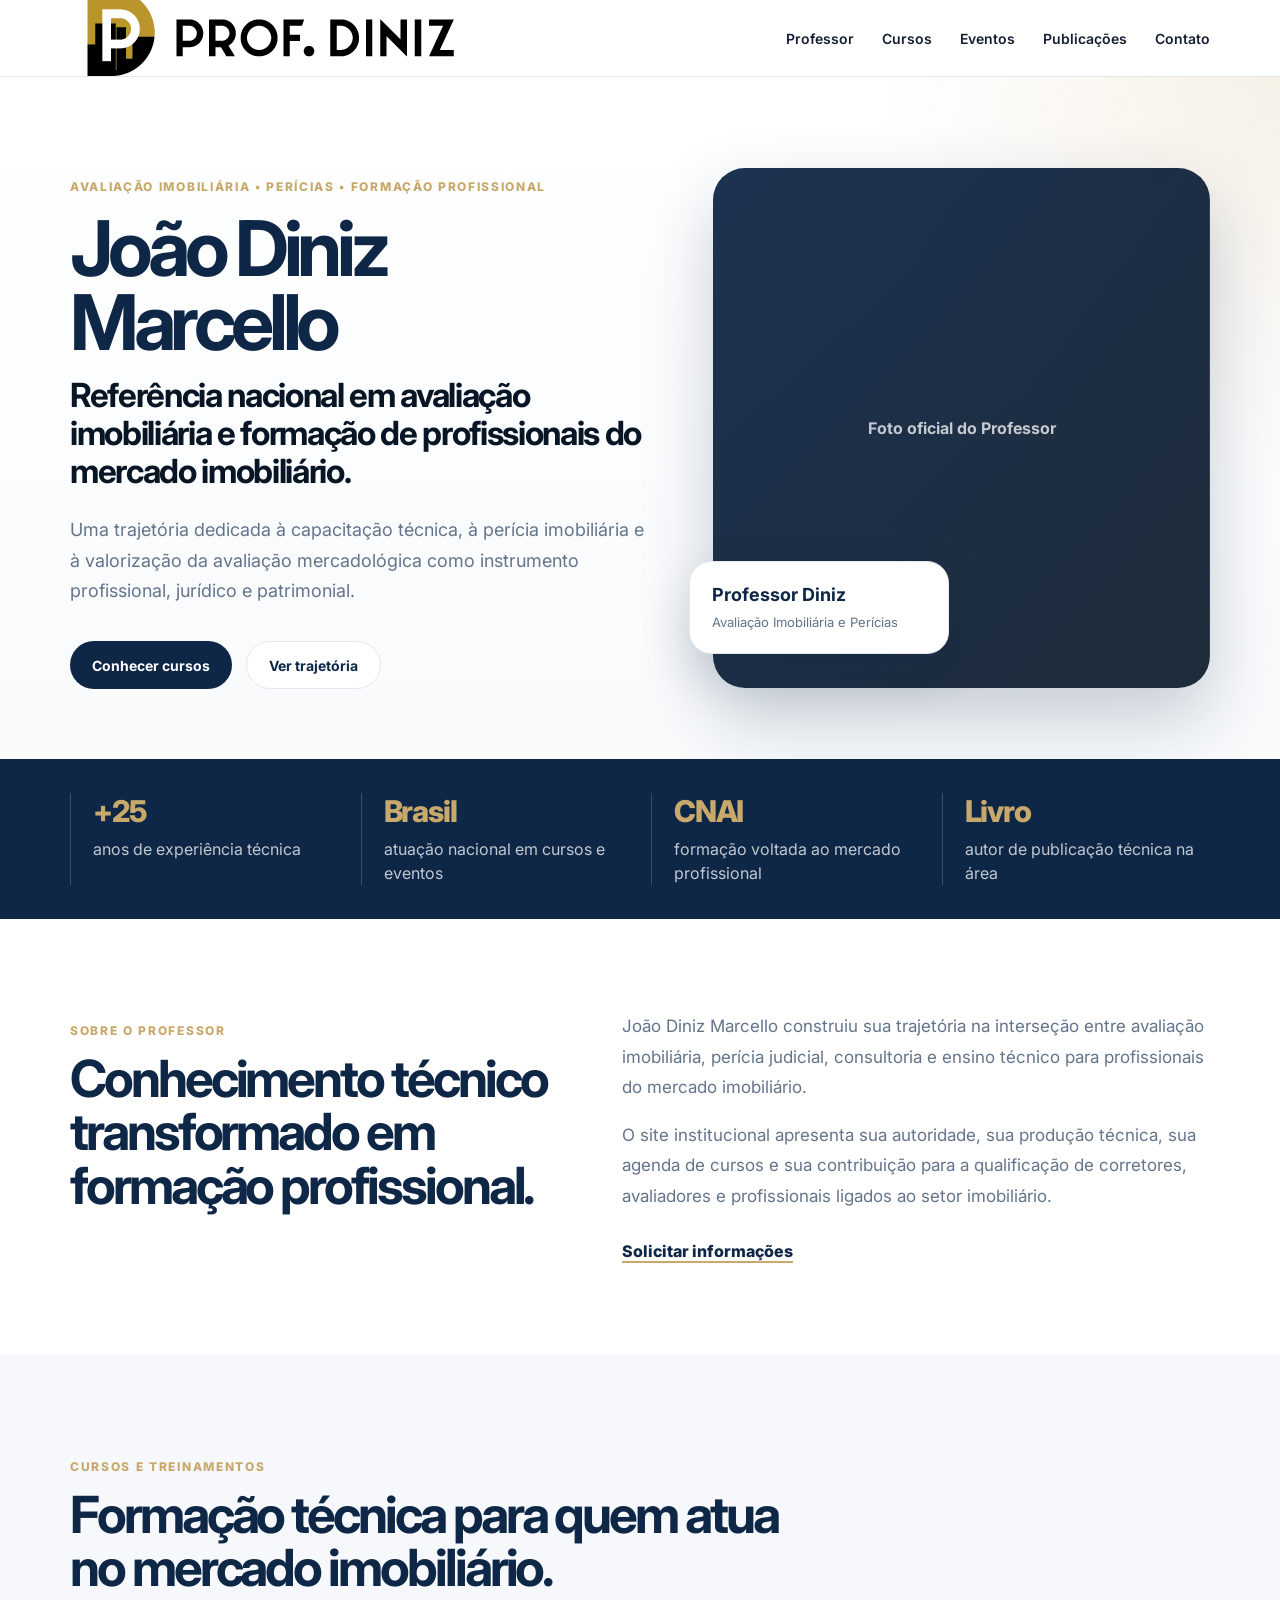
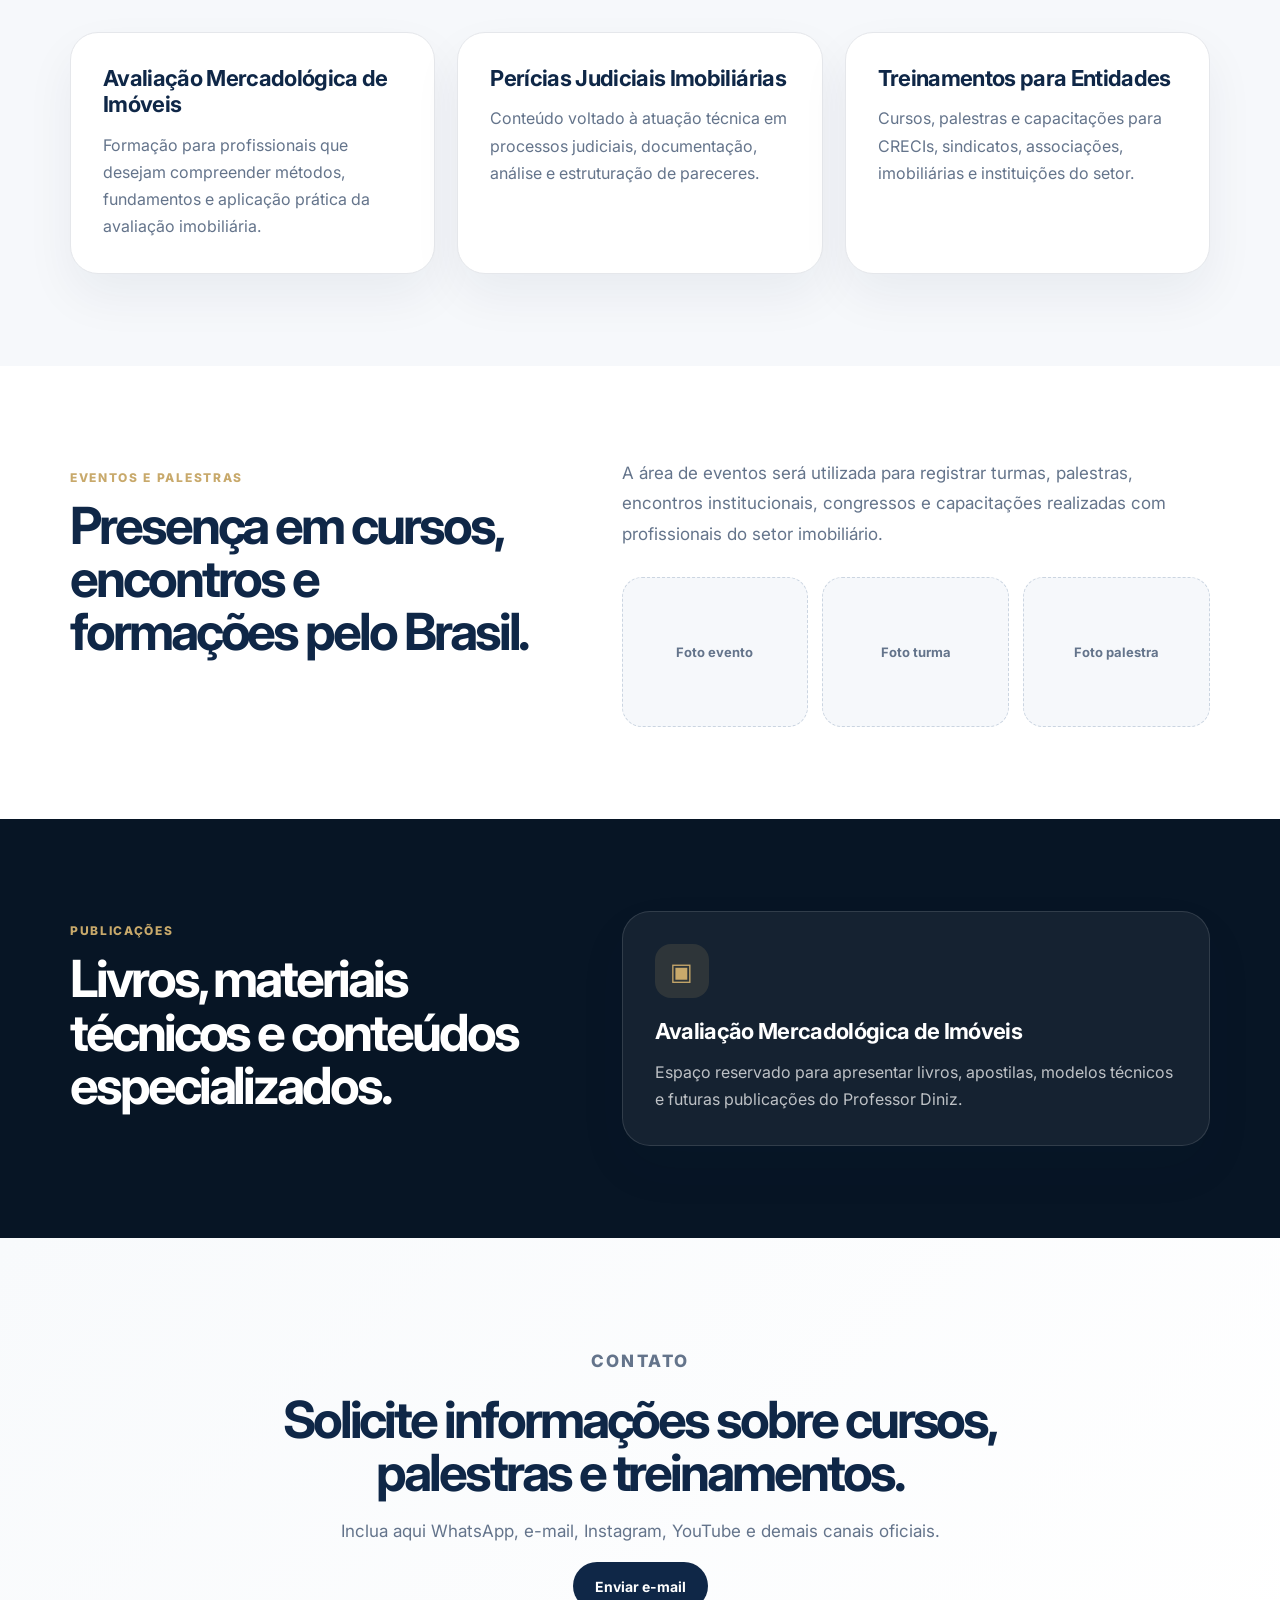
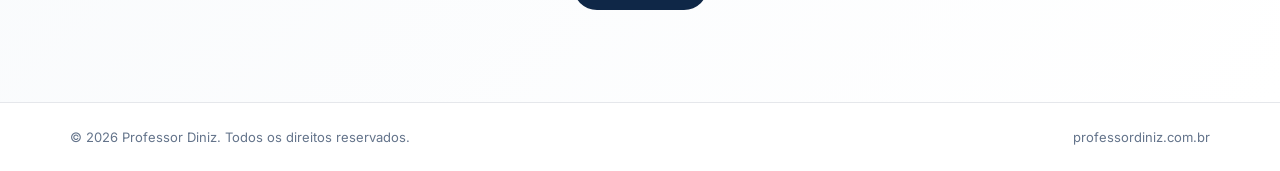
==== index.html @ 9b6cb8c3 "Update index.html" ====
<!DOCTYPE html>
<html lang="pt-BR">
<head>
  <meta charset="UTF-8" />
  <meta name="viewport" content="width=device-width, initial-scale=1.0" />
  <title>Professor Diniz | João Diniz Marcello</title>
  <meta name="description" content="Professor João Diniz Marcello — referência em avaliação imobiliária, perícias e formação profissional no mercado imobiliário brasileiro." />
  <link rel="preconnect" href="https://fonts.googleapis.com">
  <link rel="preconnect" href="https://fonts.gstatic.com" crossorigin>
  <link href="https://fonts.googleapis.com/css2?family=Inter:wght@400;500;600;700;800&display=swap" rel="stylesheet">
  <link rel="stylesheet" href="style.css" />
</head>
<body>
  <header class="site-header">
    <div class="container nav">
     <a class="brand" href="#inicio">
  <img src="assets/logo-prof-diniz.png"
       alt="Professor Diniz"
       class="logo">
</a>

      <button class="menu-btn" aria-label="Abrir menu" onclick="toggleMenu()">☰</button>

      <nav id="menu">
        <a href="#professor">Professor</a>
        <a href="#cursos">Cursos</a>
        <a href="#eventos">Eventos</a>
        <a href="#publicacoes">Publicações</a>
        <a href="#contato">Contato</a>
      </nav>
    </div>
  </header>

  <main id="inicio">
    <section class="hero">
      <div class="container hero-grid">
        <div class="hero-content">
          <p class="eyebrow">Avaliação imobiliária • Perícias • Formação profissional</p>
          <h1>João Diniz Marcello</h1>
          <h2>Referência nacional em avaliação imobiliária e formação de profissionais do mercado imobiliário.</h2>
          <p class="hero-text">
            Uma trajetória dedicada à capacitação técnica, à perícia imobiliária e à valorização da avaliação mercadológica como instrumento profissional, jurídico e patrimonial.
          </p>
          <div class="hero-actions">
            <a class="btn primary" href="#cursos">Conhecer cursos</a>
            <a class="btn secondary" href="#professor">Ver trajetória</a>
          </div>
        </div>

        <div class="hero-card">
          <div class="photo-placeholder">
            <span>Foto oficial do Professor</span>
          </div>
          <div class="signature-card">
            <strong>Professor Diniz</strong>
            <span>Avaliação Imobiliária e Perícias</span>
          </div>
        </div>
      </div>
    </section>

    <section class="authority">
      <div class="container authority-grid">
        <div>
          <span class="number">+25</span>
          <p>anos de experiência técnica</p>
        </div>
        <div>
          <span class="number">Brasil</span>
          <p>atuação nacional em cursos e eventos</p>
        </div>
        <div>
          <span class="number">CNAI</span>
          <p>formação voltada ao mercado profissional</p>
        </div>
        <div>
          <span class="number">Livro</span>
          <p>autor de publicação técnica na área</p>
        </div>
      </div>
    </section>

    <section id="professor" class="section">
      <div class="container split">
        <div>
          <p class="section-label">Sobre o professor</p>
          <h2>Conhecimento técnico transformado em formação profissional.</h2>
        </div>
        <div class="text-block">
          <p>
            João Diniz Marcello construiu sua trajetória na interseção entre avaliação imobiliária, perícia judicial, consultoria e ensino técnico para profissionais do mercado imobiliário.
          </p>
          <p>
            O site institucional apresenta sua autoridade, sua produção técnica, sua agenda de cursos e sua contribuição para a qualificação de corretores, avaliadores e profissionais ligados ao setor imobiliário.
          </p>
          <a class="text-link" href="#contato">Solicitar informações</a>
        </div>
      </div>
    </section>

    <section id="cursos" class="section light">
      <div class="container">
        <div class="section-heading">
          <p class="section-label">Cursos e treinamentos</p>
          <h2>Formação técnica para quem atua no mercado imobiliário.</h2>
        </div>

        <div class="cards">
          <article class="card">
            <h3>Avaliação Mercadológica de Imóveis</h3>
            <p>Formação para profissionais que desejam compreender métodos, fundamentos e aplicação prática da avaliação imobiliária.</p>
          </article>
          <article class="card">
            <h3>Perícias Judiciais Imobiliárias</h3>
            <p>Conteúdo voltado à atuação técnica em processos judiciais, documentação, análise e estruturação de pareceres.</p>
          </article>
          <article class="card">
            <h3>Treinamentos para Entidades</h3>
            <p>Cursos, palestras e capacitações para CRECIs, sindicatos, associações, imobiliárias e instituições do setor.</p>
          </article>
        </div>
      </div>
    </section>

    <section id="eventos" class="section">
      <div class="container split">
        <div>
          <p class="section-label">Eventos e palestras</p>
          <h2>Presença em cursos, encontros e formações pelo Brasil.</h2>
        </div>
        <div class="text-block">
          <p>
            A área de eventos será utilizada para registrar turmas, palestras, encontros institucionais, congressos e capacitações realizadas com profissionais do setor imobiliário.
          </p>
          <div class="gallery-placeholders">
            <div>Foto evento</div>
            <div>Foto turma</div>
            <div>Foto palestra</div>
          </div>
        </div>
      </div>
    </section>

    <section id="publicacoes" class="section dark">
      <div class="container split">
        <div>
          <p class="section-label gold">Publicações</p>
          <h2>Livros, materiais técnicos e conteúdos especializados.</h2>
        </div>
        <div class="publication-card">
          <span class="book-icon">▣</span>
          <h3>Avaliação Mercadológica de Imóveis</h3>
          <p>Espaço reservado para apresentar livros, apostilas, modelos técnicos e futuras publicações do Professor Diniz.</p>
        </div>
      </div>
    </section>

    <section id="contato" class="section contact">
      <div class="container contact-box">
        <p class="section-label">Contato</p>
        <h2>Solicite informações sobre cursos, palestras e treinamentos.</h2>
        <p>Inclua aqui WhatsApp, e-mail, Instagram, YouTube e demais canais oficiais.</p>
        <a class="btn primary" href="mailto:contato@professordiniz.com.br">Enviar e-mail</a>
      </div>
    </section>
  </main>

  <footer>
    <div class="container footer-content">
      <span>© 2026 Professor Diniz. Todos os direitos reservados.</span>
      <span>professordiniz.com.br</span>
    </div>
  </footer>

  <script src="script.js"></script>
</body>
</html>
---- style.css ----
* {
  box-sizing: border-box;
}

:root {
  --navy: #0f2747;
  --navy-2: #071525;
  --gold: #c8a96b;
  --text: #172033;
  --muted: #64748b;
  --light: #f6f8fb;
  --white: #ffffff;
  --border: #e5e7eb;
}

html {
  scroll-behavior: smooth;
}

body {
  margin: 0;
  font-family: "Inter", Arial, sans-serif;
  color: var(--text);
  background: var(--white);
}

.container {
  width: min(1140px, calc(100% - 40px));
  margin: 0 auto;
}

.site-header {
  position: sticky;
  top: 0;
  z-index: 20;
  background: rgba(255, 255, 255, 0.92);
  backdrop-filter: blur(16px);
  border-bottom: 1px solid var(--border);
}

.nav {
  height: 76px;
  display: flex;
  align-items: center;
  justify-content: space-between;
}

.brand {
  color: var(--navy);
  text-decoration: none;
  font-weight: 800;
  display: flex;
  align-items: center;
  gap: 12px;
  letter-spacing: -0.02em;
}

.brand-mark {
  width: 38px;
  height: 38px;
  border-radius: 50%;
  background: var(--navy);
  color: var(--gold);
  display: grid;
  place-items: center;
  font-weight: 800;
}

nav {
  display: flex;
  gap: 28px;
}

nav a {
  color: var(--text);
  text-decoration: none;
  font-size: 14px;
  font-weight: 600;
}

nav a:hover {
  color: var(--gold);
}

.menu-btn {
  display: none;
  border: 0;
  background: var(--navy);
  color: var(--white);
  padding: 10px 12px;
  border-radius: 8px;
  font-size: 18px;
}

.hero {
  padding: 90px 0 70px;
  background:
    radial-gradient(circle at top right, rgba(200, 169, 107, 0.16), transparent 28%),
    linear-gradient(180deg, #ffffff 0%, #f8fafc 100%);
}

.hero-grid {
  display: grid;
  grid-template-columns: 1.08fr 0.92fr;
  gap: 60px;
  align-items: center;
}

.eyebrow,
.section-label {
  color: var(--gold);
  font-weight: 800;
  text-transform: uppercase;
  font-size: 12px;
  letter-spacing: 0.14em;
}

.hero h1 {
  font-size: clamp(46px, 6vw, 82px);
  line-height: 0.96;
  margin: 18px 0;
  color: var(--navy);
  letter-spacing: -0.07em;
}

.hero h2 {
  font-size: clamp(22px, 2.6vw, 34px);
  line-height: 1.14;
  margin: 0 0 24px;
  color: var(--navy-2);
  letter-spacing: -0.04em;
}

.hero-text {
  font-size: 18px;
  line-height: 1.7;
  color: var(--muted);
  max-width: 680px;
}

.hero-actions {
  display: flex;
  flex-wrap: wrap;
  gap: 14px;
  margin-top: 34px;
}

.btn {
  display: inline-flex;
  align-items: center;
  justify-content: center;
  min-height: 48px;
  padding: 0 22px;
  border-radius: 999px;
  text-decoration: none;
  font-weight: 700;
  font-size: 14px;
}

.btn.primary {
  background: var(--navy);
  color: var(--white);
}

.btn.secondary {
  border: 1px solid var(--border);
  color: var(--navy);
  background: var(--white);
}

.hero-card {
  position: relative;
}

.photo-placeholder {
  min-height: 520px;
  border-radius: 32px;
  background:
    linear-gradient(135deg, rgba(15,39,71,0.95), rgba(7,21,37,0.9)),
    url("assets/professor.jpg");
  background-size: cover;
  background-position: center;
  display: grid;
  place-items: center;
  color: rgba(255,255,255,0.74);
  font-weight: 700;
  box-shadow: 0 30px 70px rgba(15, 39, 71, 0.22);
}

.signature-card {
  position: absolute;
  left: -24px;
  bottom: 34px;
  width: 260px;
  background: var(--white);
  border: 1px solid var(--border);
  border-radius: 22px;
  padding: 22px;
  box-shadow: 0 20px 50px rgba(15, 39, 71, 0.16);
}

.signature-card strong {
  display: block;
  color: var(--navy);
  font-size: 18px;
  margin-bottom: 6px;
}

.signature-card span {
  color: var(--muted);
  font-size: 13px;
}

.authority {
  padding: 34px 0;
  background: var(--navy);
  color: var(--white);
}

.authority-grid {
  display: grid;
  grid-template-columns: repeat(4, 1fr);
  gap: 22px;
}

.authority-grid div {
  border-left: 1px solid rgba(255,255,255,0.18);
  padding-left: 22px;
}

.number {
  display: block;
  color: var(--gold);
  font-size: 30px;
  font-weight: 800;
  letter-spacing: -0.04em;
}

.authority p {
  margin: 8px 0 0;
  color: rgba(255,255,255,0.74);
  line-height: 1.5;
}

.section {
  padding: 92px 0;
}

.section.light {
  background: var(--light);
}

.section.dark {
  background: var(--navy-2);
  color: var(--white);
}

.gold {
  color: var(--gold);
}

.split {
  display: grid;
  grid-template-columns: 0.9fr 1.1fr;
  gap: 70px;
  align-items: start;
}

.section h2 {
  font-size: clamp(32px, 4vw, 54px);
  line-height: 1.04;
  margin: 14px 0 0;
  color: var(--navy);
  letter-spacing: -0.06em;
}

.dark h2 {
  color: var(--white);
}

.text-block p {
  color: var(--muted);
  font-size: 17px;
  line-height: 1.8;
  margin-top: 0;
}

.text-link {
  display: inline-block;
  margin-top: 12px;
  color: var(--navy);
  font-weight: 800;
  text-decoration: none;
  border-bottom: 2px solid var(--gold);
}

.section-heading {
  max-width: 760px;
  margin-bottom: 38px;
}

.cards {
  display: grid;
  grid-template-columns: repeat(3, 1fr);
  gap: 22px;
}

.card,
.publication-card {
  background: var(--white);
  border: 1px solid var(--border);
  border-radius: 28px;
  padding: 32px;
  box-shadow: 0 22px 50px rgba(15, 39, 71, 0.06);
}

.card h3,
.publication-card h3 {
  color: var(--navy);
  font-size: 22px;
  line-height: 1.2;
  margin: 0 0 14px;
  letter-spacing: -0.03em;
}

.card p,
.publication-card p {
  color: var(--muted);
  line-height: 1.7;
  margin: 0;
}

.gallery-placeholders {
  display: grid;
  grid-template-columns: repeat(3, 1fr);
  gap: 14px;
  margin-top: 28px;
}

.gallery-placeholders div {
  min-height: 150px;
  border-radius: 20px;
  background: var(--light);
  border: 1px dashed #cbd5e1;
  display: grid;
  place-items: center;
  color: var(--muted);
  font-weight: 700;
  font-size: 13px;
}

.publication-card {
  background: rgba(255,255,255,0.06);
  border-color: rgba(255,255,255,0.12);
}

.publication-card h3 {
  color: var(--white);
}

.publication-card p {
  color: rgba(255,255,255,0.72);
}

.book-icon {
  display: inline-grid;
  place-items: center;
  width: 54px;
  height: 54px;
  background: rgba(200,169,107,0.14);
  color: var(--gold);
  border-radius: 16px;
  margin-bottom: 20px;
  font-size: 24px;
}

.contact {
  background: linear-gradient(135deg, #f8fafc, #ffffff);
}

.contact-box {
  max-width: 850px;
  text-align: center;
}

.contact-box p {
  color: var(--muted);
  font-size: 17px;
  line-height: 1.7;
}

footer {
  padding: 26px 0;
  border-top: 1px solid var(--border);
  color: var(--muted);
  font-size: 13px;
}

.footer-content {
  display: flex;
  justify-content: space-between;
  gap: 18px;
}

@media (max-width: 860px) {
  .menu-btn {
    display: block;
  }

  nav {
    position: absolute;
    left: 20px;
    right: 20px;
    top: 76px;
    display: none;
    flex-direction: column;
    gap: 0;
    padding: 14px;
    background: var(--white);
    border: 1px solid var(--border);
    border-radius: 18px;
    box-shadow: 0 20px 40px rgba(15, 39, 71, 0.14);
  }

  nav.open {
    display: flex;
  }

  nav a {
    padding: 14px;
  }

  .hero-grid,
  .split,
  .cards,
  .authority-grid {
    grid-template-columns: 1fr;
  }

  .hero {
    padding-top: 58px;
  }

  .photo-placeholder {
    min-height: 380px;
  }

  .signature-card {
    position: static;
    width: 100%;
    margin-top: 16px;
  }

  .gallery-placeholders {
    grid-template-columns: 1fr;
  }

  .footer-content {
    flex-direction: column;
  }
}
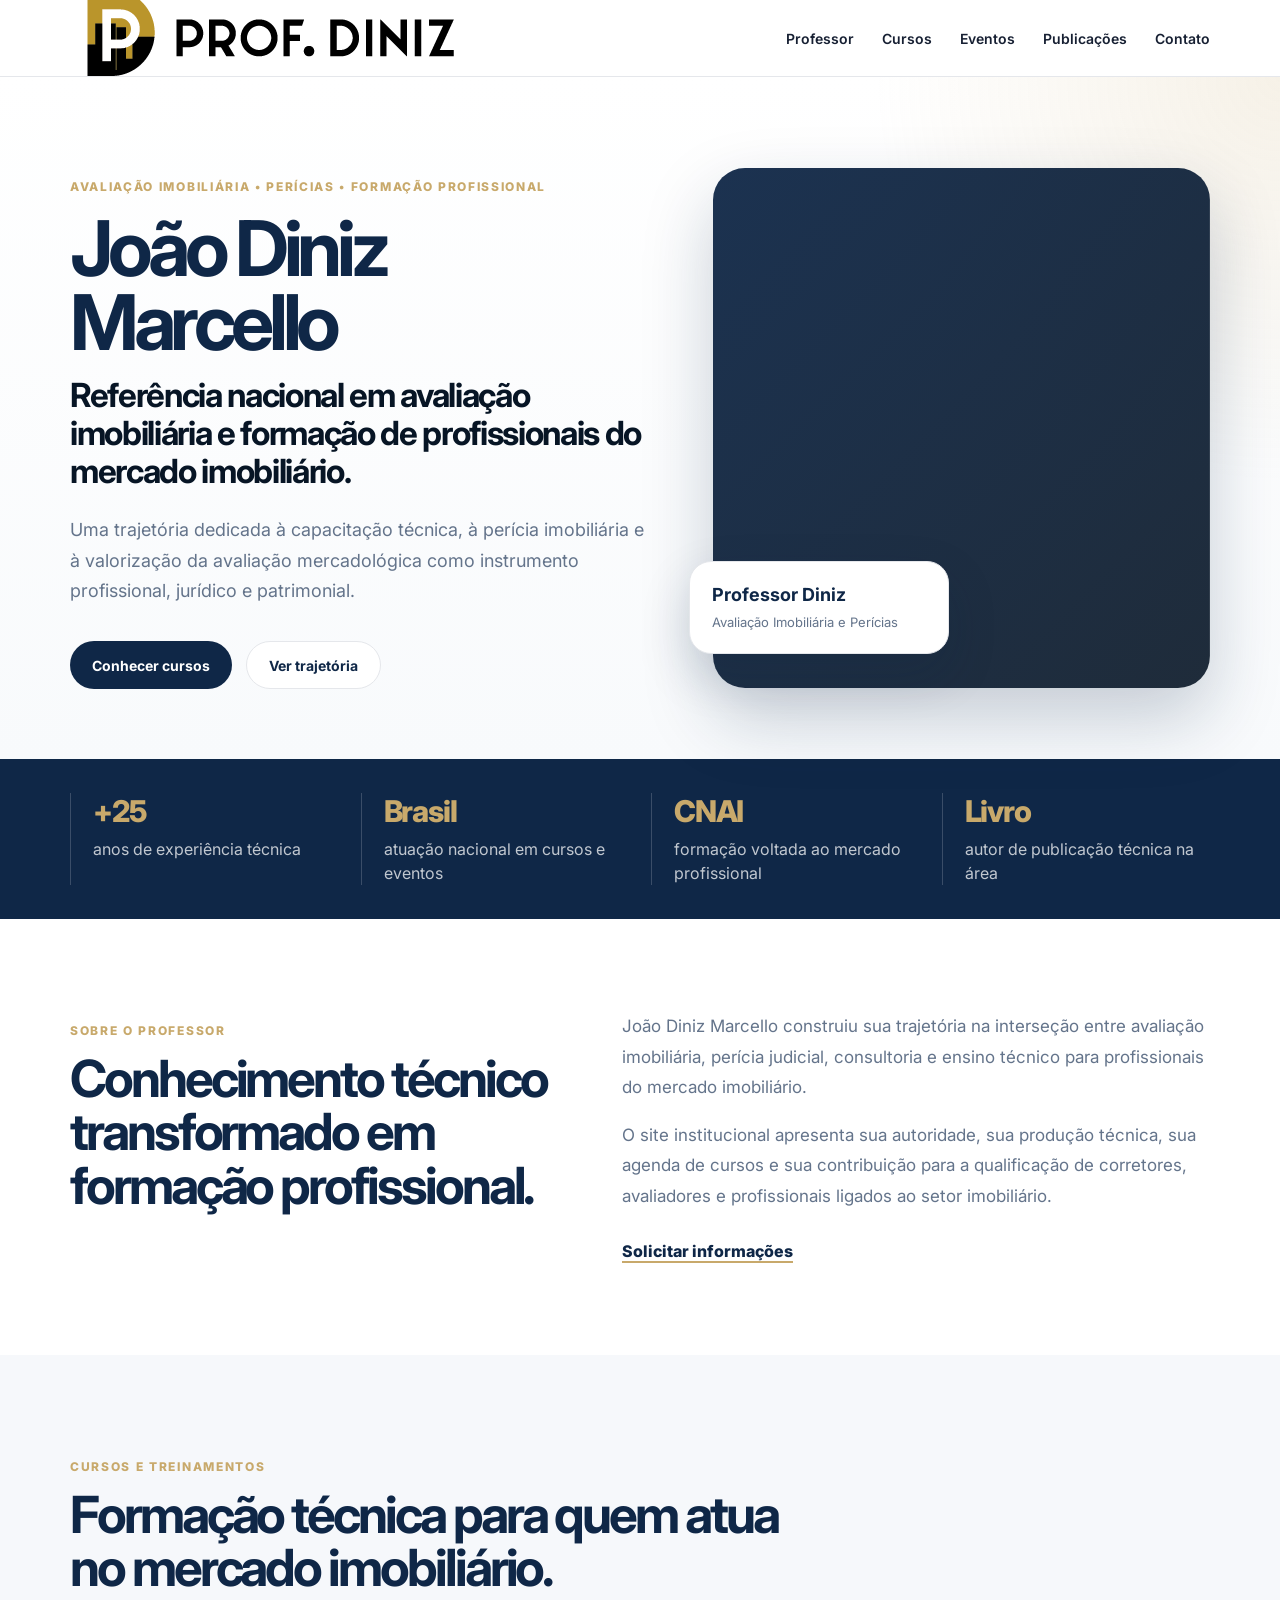
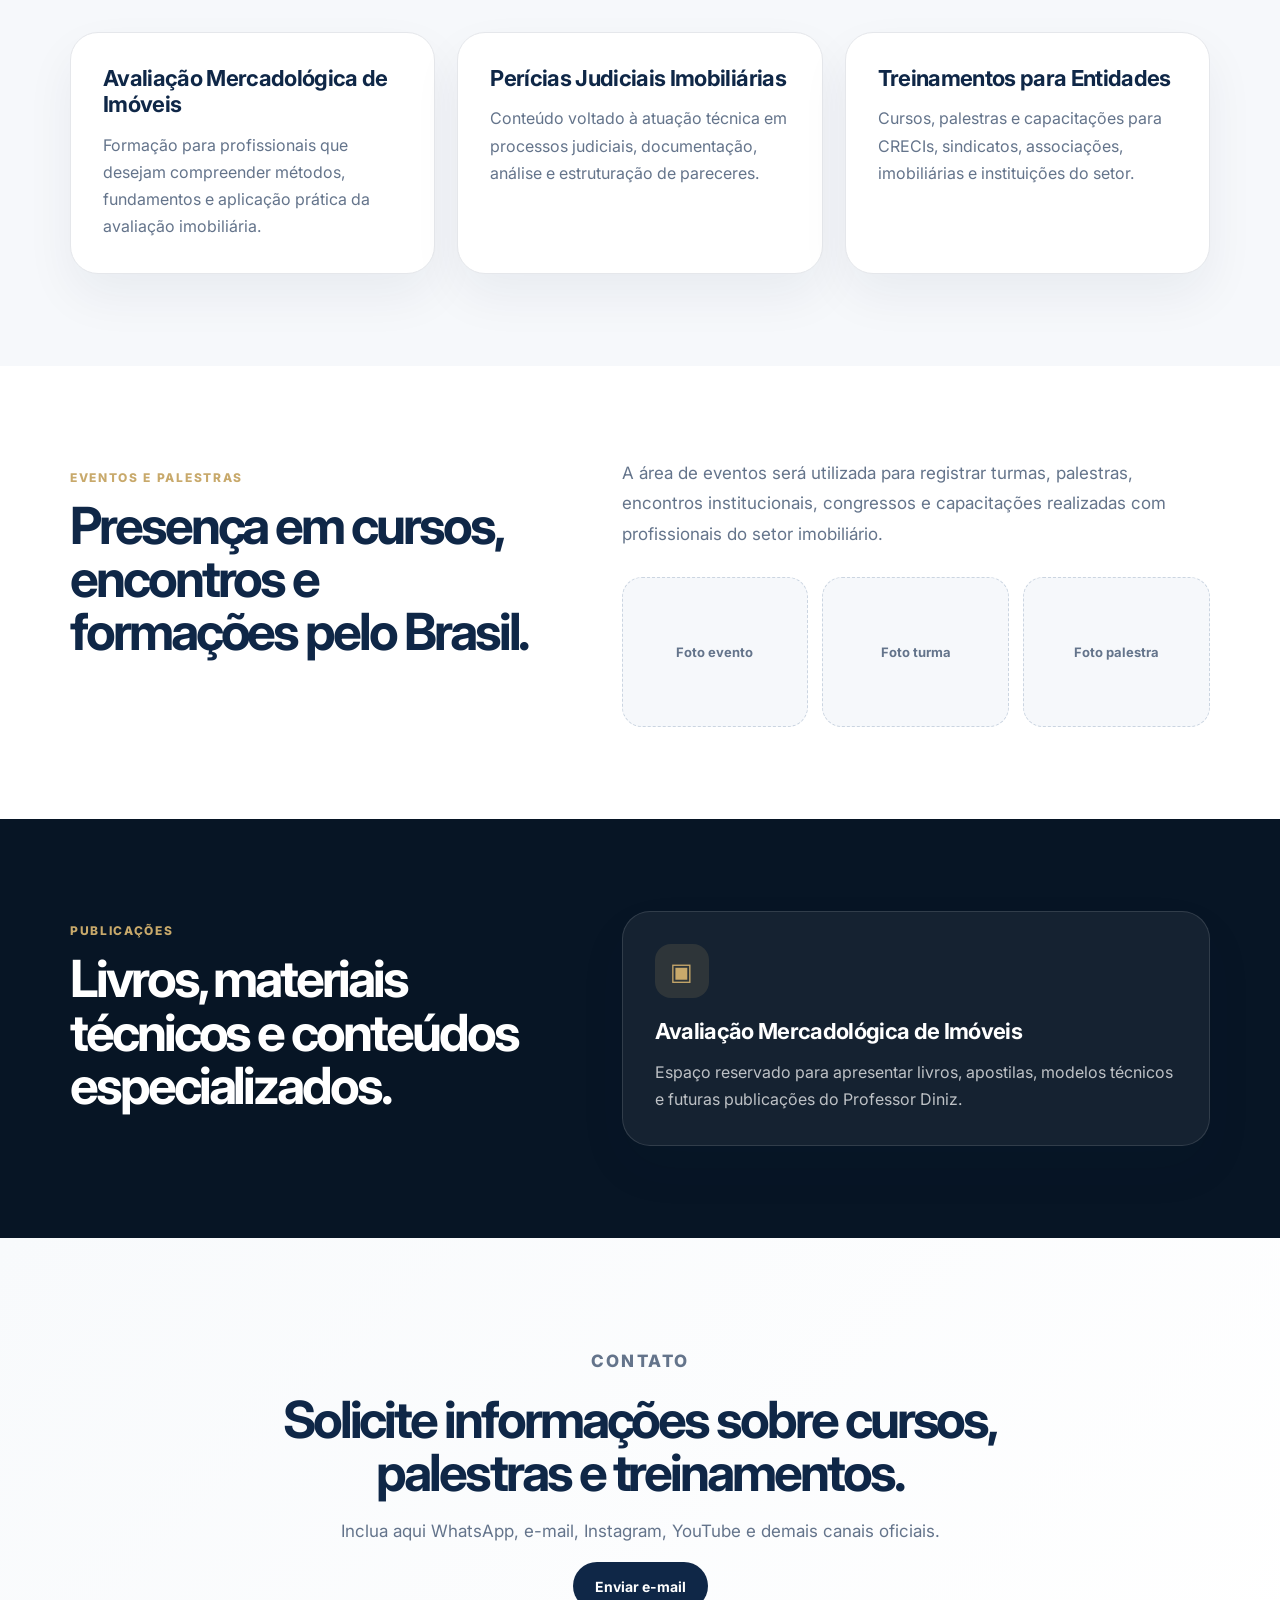
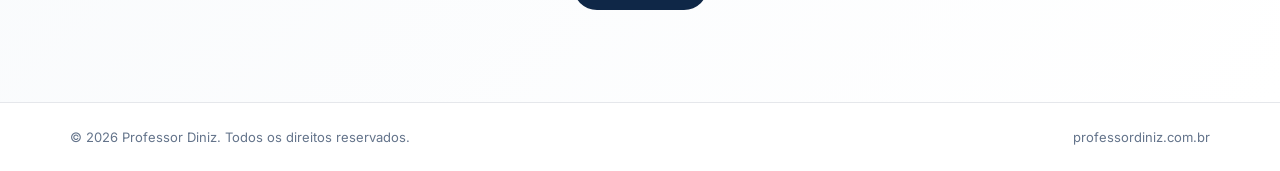
==== commit c987d548: "Update index.html" ====
--- a/index.html
+++ b/index.html
@@ -3,23 +3,45 @@
 <head>
   <meta charset="UTF-8" />
   <meta name="viewport" content="width=device-width, initial-scale=1.0" />
+
   <title>Professor Diniz | João Diniz Marcello</title>
-  <meta name="description" content="Professor João Diniz Marcello — referência em avaliação imobiliária, perícias e formação profissional no mercado imobiliário brasileiro." />
+
+  <meta
+    name="description"
+    content="Professor João Diniz Marcello — referência em avaliação imobiliária, perícias e formação profissional no mercado imobiliário brasileiro."
+  />
+
   <link rel="preconnect" href="https://fonts.googleapis.com">
   <link rel="preconnect" href="https://fonts.gstatic.com" crossorigin>
-  <link href="https://fonts.googleapis.com/css2?family=Inter:wght@400;500;600;700;800&display=swap" rel="stylesheet">
-  <link rel="stylesheet" href="style.css" />
+
+  <link
+    href="https://fonts.googleapis.com/css2?family=Inter:wght@400;500;600;700;800&display=swap"
+    rel="stylesheet"
+  >
+
+  <link rel="stylesheet" href="style.css">
 </head>
+
 <body>
+
   <header class="site-header">
     <div class="container nav">
-     <a class="brand" href="#inicio">
-  <img src="assets/logo-prof-diniz.png"
-       alt="Professor Diniz"
-       class="logo">
-</a>
-
-      <button class="menu-btn" aria-label="Abrir menu" onclick="toggleMenu()">☰</button>
+
+      <a class="brand" href="#inicio">
+        <img
+          src="assets/logo-prof-diniz.png"
+          alt="Professor Diniz"
+          class="logo"
+        >
+      </a>
+
+      <button
+        class="menu-btn"
+        aria-label="Abrir menu"
+        onclick="toggleMenu()"
+      >
+        ☰
+      </button>
 
       <nav id="menu">
         <a href="#professor">Professor</a>
@@ -28,150 +50,260 @@
         <a href="#publicacoes">Publicações</a>
         <a href="#contato">Contato</a>
       </nav>
+
     </div>
   </header>
 
   <main id="inicio">
+
     <section class="hero">
+
       <div class="container hero-grid">
+
         <div class="hero-content">
-          <p class="eyebrow">Avaliação imobiliária • Perícias • Formação profissional</p>
+
+          <p class="eyebrow">
+            Avaliação imobiliária • Perícias • Formação profissional
+          </p>
+
           <h1>João Diniz Marcello</h1>
-          <h2>Referência nacional em avaliação imobiliária e formação de profissionais do mercado imobiliário.</h2>
+
+          <h2>
+            Referência nacional em avaliação imobiliária e formação de profissionais do mercado imobiliário.
+          </h2>
+
           <p class="hero-text">
             Uma trajetória dedicada à capacitação técnica, à perícia imobiliária e à valorização da avaliação mercadológica como instrumento profissional, jurídico e patrimonial.
           </p>
+
           <div class="hero-actions">
-            <a class="btn primary" href="#cursos">Conhecer cursos</a>
-            <a class="btn secondary" href="#professor">Ver trajetória</a>
+            <a class="btn primary" href="#cursos">
+              Conhecer cursos
+            </a>
+
+            <a class="btn secondary" href="#professor">
+              Ver trajetória
+            </a>
           </div>
+
         </div>
 
         <div class="hero-card">
-          <div class="photo-placeholder">
-            <span>Foto oficial do Professor</span>
-          </div>
+
+          <div class="photo-placeholder"></div>
+
           <div class="signature-card">
             <strong>Professor Diniz</strong>
             <span>Avaliação Imobiliária e Perícias</span>
           </div>
-        </div>
-      </div>
+
+        </div>
+
+      </div>
+
     </section>
 
     <section class="authority">
+
       <div class="container authority-grid">
+
         <div>
           <span class="number">+25</span>
           <p>anos de experiência técnica</p>
         </div>
+
         <div>
           <span class="number">Brasil</span>
           <p>atuação nacional em cursos e eventos</p>
         </div>
+
         <div>
           <span class="number">CNAI</span>
           <p>formação voltada ao mercado profissional</p>
         </div>
+
         <div>
           <span class="number">Livro</span>
           <p>autor de publicação técnica na área</p>
         </div>
-      </div>
+
+      </div>
+
     </section>
 
     <section id="professor" class="section">
+
       <div class="container split">
+
         <div>
           <p class="section-label">Sobre o professor</p>
-          <h2>Conhecimento técnico transformado em formação profissional.</h2>
-        </div>
+
+          <h2>
+            Conhecimento técnico transformado em formação profissional.
+          </h2>
+        </div>
+
         <div class="text-block">
+
           <p>
             João Diniz Marcello construiu sua trajetória na interseção entre avaliação imobiliária, perícia judicial, consultoria e ensino técnico para profissionais do mercado imobiliário.
           </p>
+
           <p>
             O site institucional apresenta sua autoridade, sua produção técnica, sua agenda de cursos e sua contribuição para a qualificação de corretores, avaliadores e profissionais ligados ao setor imobiliário.
           </p>
-          <a class="text-link" href="#contato">Solicitar informações</a>
-        </div>
-      </div>
+
+          <a class="text-link" href="#contato">
+            Solicitar informações
+          </a>
+
+        </div>
+
+      </div>
+
     </section>
 
     <section id="cursos" class="section light">
+
       <div class="container">
+
         <div class="section-heading">
           <p class="section-label">Cursos e treinamentos</p>
-          <h2>Formação técnica para quem atua no mercado imobiliário.</h2>
+
+          <h2>
+            Formação técnica para quem atua no mercado imobiliário.
+          </h2>
         </div>
 
         <div class="cards">
+
           <article class="card">
             <h3>Avaliação Mercadológica de Imóveis</h3>
-            <p>Formação para profissionais que desejam compreender métodos, fundamentos e aplicação prática da avaliação imobiliária.</p>
+
+            <p>
+              Formação para profissionais que desejam compreender métodos, fundamentos e aplicação prática da avaliação imobiliária.
+            </p>
           </article>
+
           <article class="card">
             <h3>Perícias Judiciais Imobiliárias</h3>
-            <p>Conteúdo voltado à atuação técnica em processos judiciais, documentação, análise e estruturação de pareceres.</p>
+
+            <p>
+              Conteúdo voltado à atuação técnica em processos judiciais, documentação, análise e estruturação de pareceres.
+            </p>
           </article>
+
           <article class="card">
             <h3>Treinamentos para Entidades</h3>
-            <p>Cursos, palestras e capacitações para CRECIs, sindicatos, associações, imobiliárias e instituições do setor.</p>
+
+            <p>
+              Cursos, palestras e capacitações para CRECIs, sindicatos, associações, imobiliárias e instituições do setor.
+            </p>
           </article>
-        </div>
-      </div>
+
+        </div>
+
+      </div>
+
     </section>
 
     <section id="eventos" class="section">
+
       <div class="container split">
+
         <div>
           <p class="section-label">Eventos e palestras</p>
-          <h2>Presença em cursos, encontros e formações pelo Brasil.</h2>
-        </div>
+
+          <h2>
+            Presença em cursos, encontros e formações pelo Brasil.
+          </h2>
+        </div>
+
         <div class="text-block">
+
           <p>
             A área de eventos será utilizada para registrar turmas, palestras, encontros institucionais, congressos e capacitações realizadas com profissionais do setor imobiliário.
           </p>
+
           <div class="gallery-placeholders">
             <div>Foto evento</div>
             <div>Foto turma</div>
             <div>Foto palestra</div>
           </div>
-        </div>
-      </div>
+
+        </div>
+
+      </div>
+
     </section>
 
     <section id="publicacoes" class="section dark">
+
       <div class="container split">
+
         <div>
           <p class="section-label gold">Publicações</p>
-          <h2>Livros, materiais técnicos e conteúdos especializados.</h2>
-        </div>
+
+          <h2>
+            Livros, materiais técnicos e conteúdos especializados.
+          </h2>
+        </div>
+
         <div class="publication-card">
+
           <span class="book-icon">▣</span>
-          <h3>Avaliação Mercadológica de Imóveis</h3>
-          <p>Espaço reservado para apresentar livros, apostilas, modelos técnicos e futuras publicações do Professor Diniz.</p>
-        </div>
-      </div>
+
+          <h3>
+            Avaliação Mercadológica de Imóveis
+          </h3>
+
+          <p>
+            Espaço reservado para apresentar livros, apostilas, modelos técnicos e futuras publicações do Professor Diniz.
+          </p>
+
+        </div>
+
+      </div>
+
     </section>
 
     <section id="contato" class="section contact">
+
       <div class="container contact-box">
+
         <p class="section-label">Contato</p>
-        <h2>Solicite informações sobre cursos, palestras e treinamentos.</h2>
-        <p>Inclua aqui WhatsApp, e-mail, Instagram, YouTube e demais canais oficiais.</p>
-        <a class="btn primary" href="mailto:contato@professordiniz.com.br">Enviar e-mail</a>
-      </div>
-    </section>
+
+        <h2>
+          Solicite informações sobre cursos, palestras e treinamentos.
+        </h2>
+
+        <p>
+          Inclua aqui WhatsApp, e-mail, Instagram, YouTube e demais canais oficiais.
+        </p>
+
+        <a
+          class="btn primary"
+          href="mailto:contato@professordiniz.com.br"
+        >
+          Enviar e-mail
+        </a>
+
+      </div>
+
+    </section>
+
   </main>
 
   <footer>
+
     <div class="container footer-content">
       <span>© 2026 Professor Diniz. Todos os direitos reservados.</span>
       <span>professordiniz.com.br</span>
     </div>
+
   </footer>
 
   <script src="script.js"></script>
+
 </body>
 </html>
--- a/style.css
+++ b/style.css
@@ -442,8 +442,16 @@
   }
 
   .photo-placeholder {
-    min-height: 380px;
-  }
+  min-height: 640px;
+  border-radius: 32px;
+
+  background-image: url("./assets/professor.png");
+  background-size: cover;
+  background-position: center top;
+  background-repeat: no-repeat;
+
+  box-shadow: 0 30px 70px rgba(15,39,71,0.22);
+}
 
   .signature-card {
     position: static;
@@ -458,4 +466,10 @@
   .footer-content {
     flex-direction: column;
   }
-}
+
+.logo {
+  height: 60px;
+  width: auto;
+  display: block;
+}
+  }
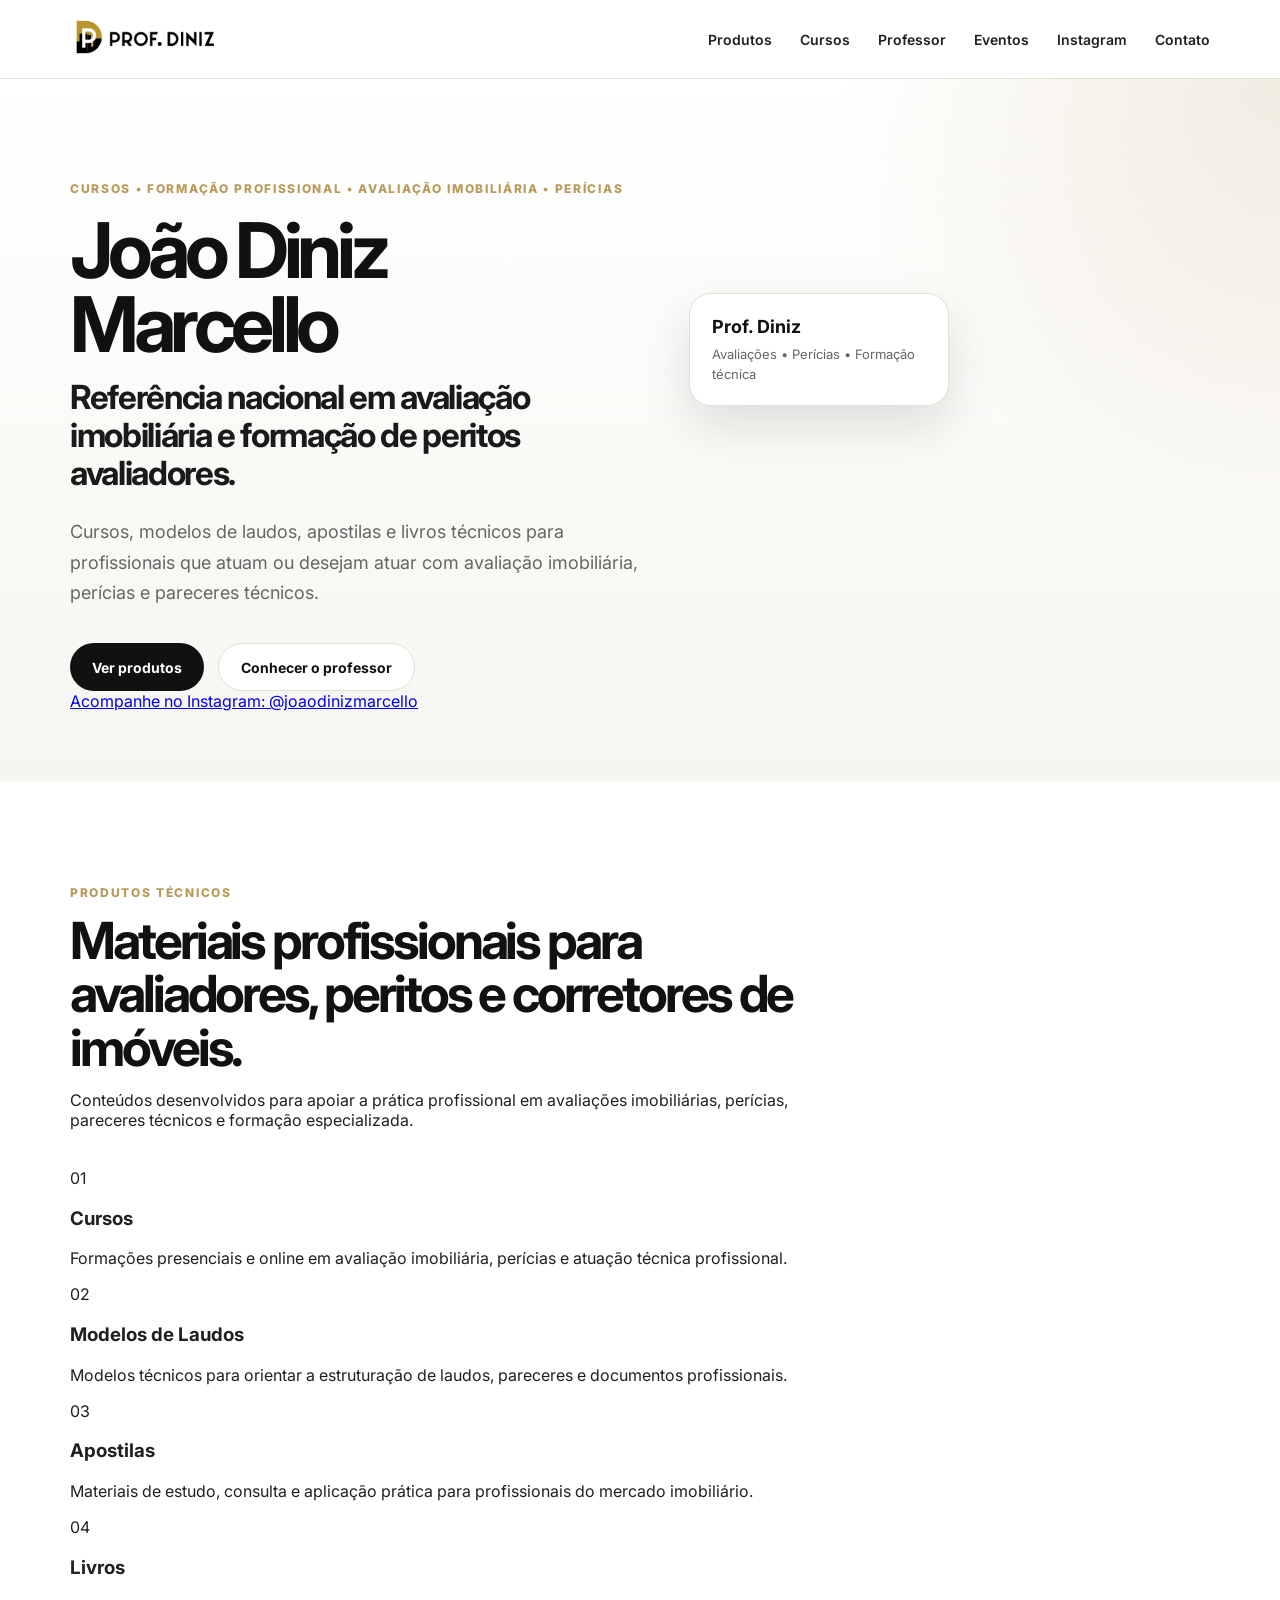
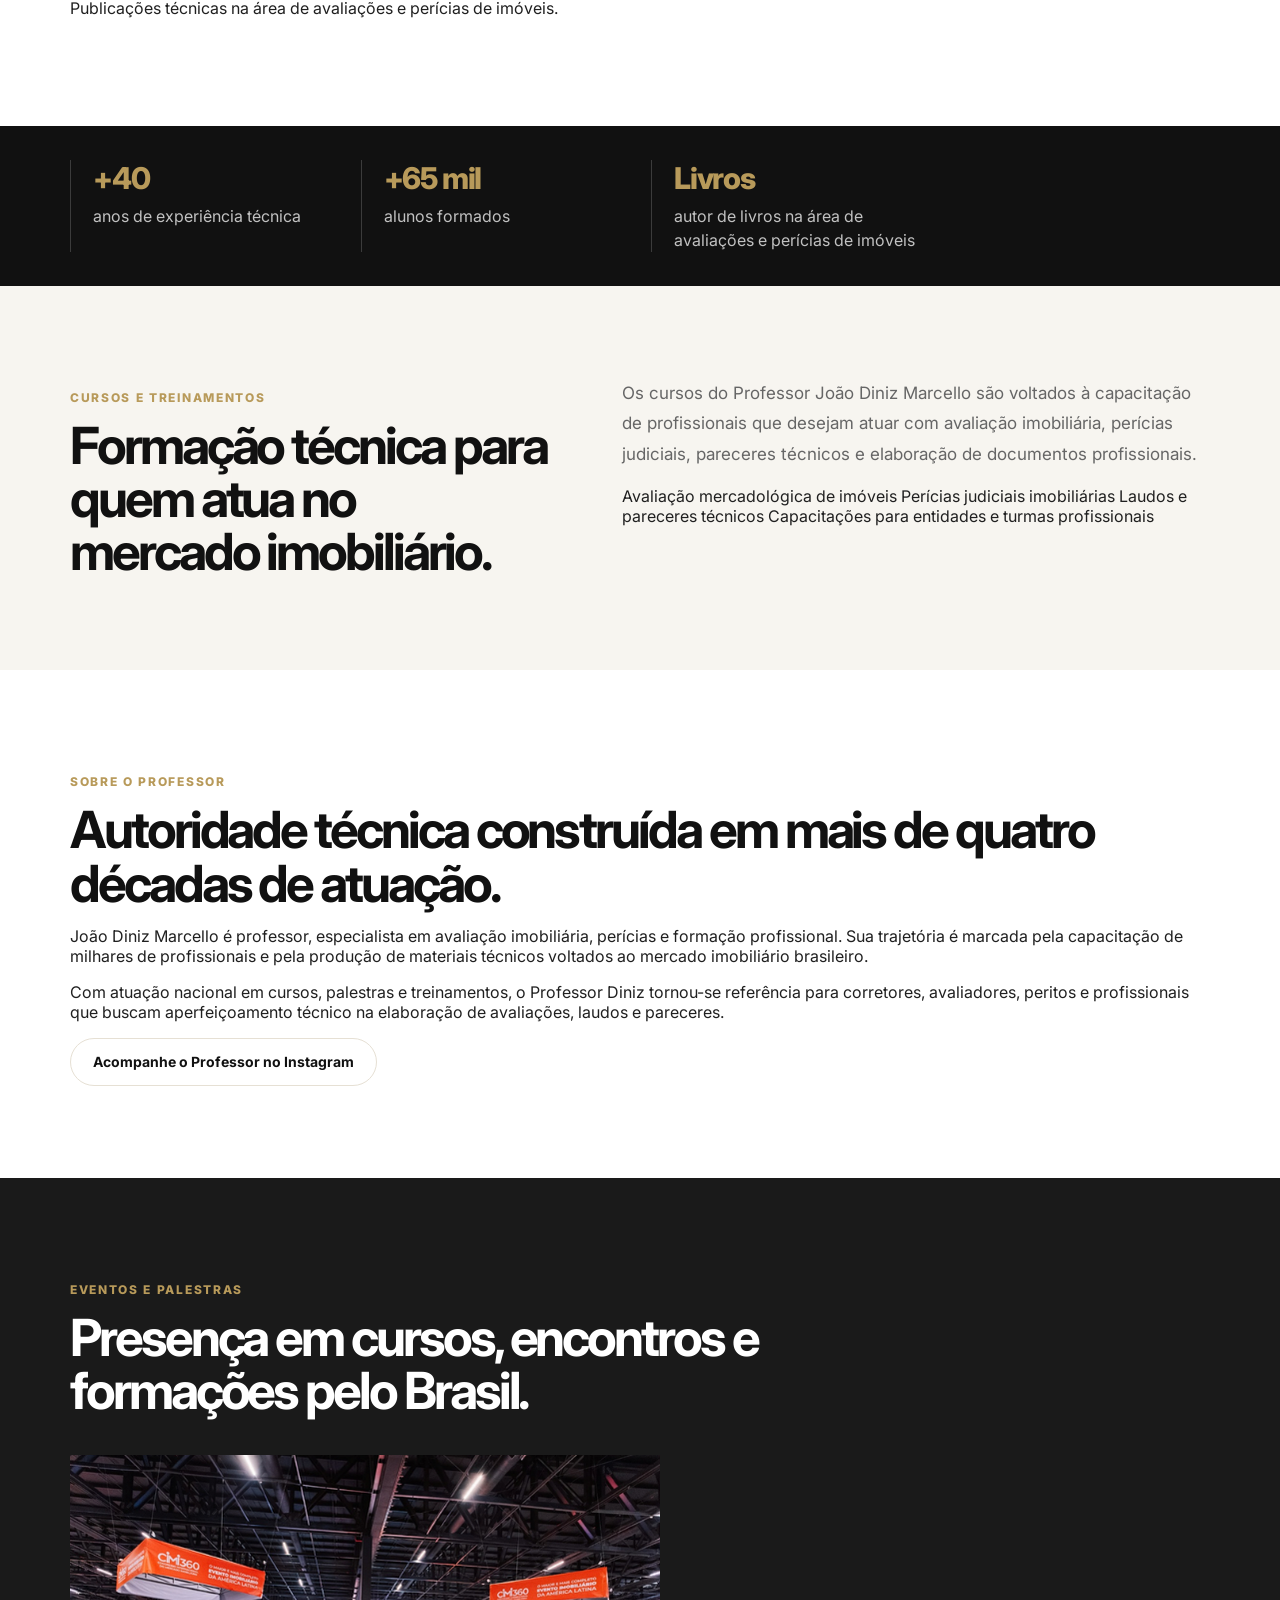
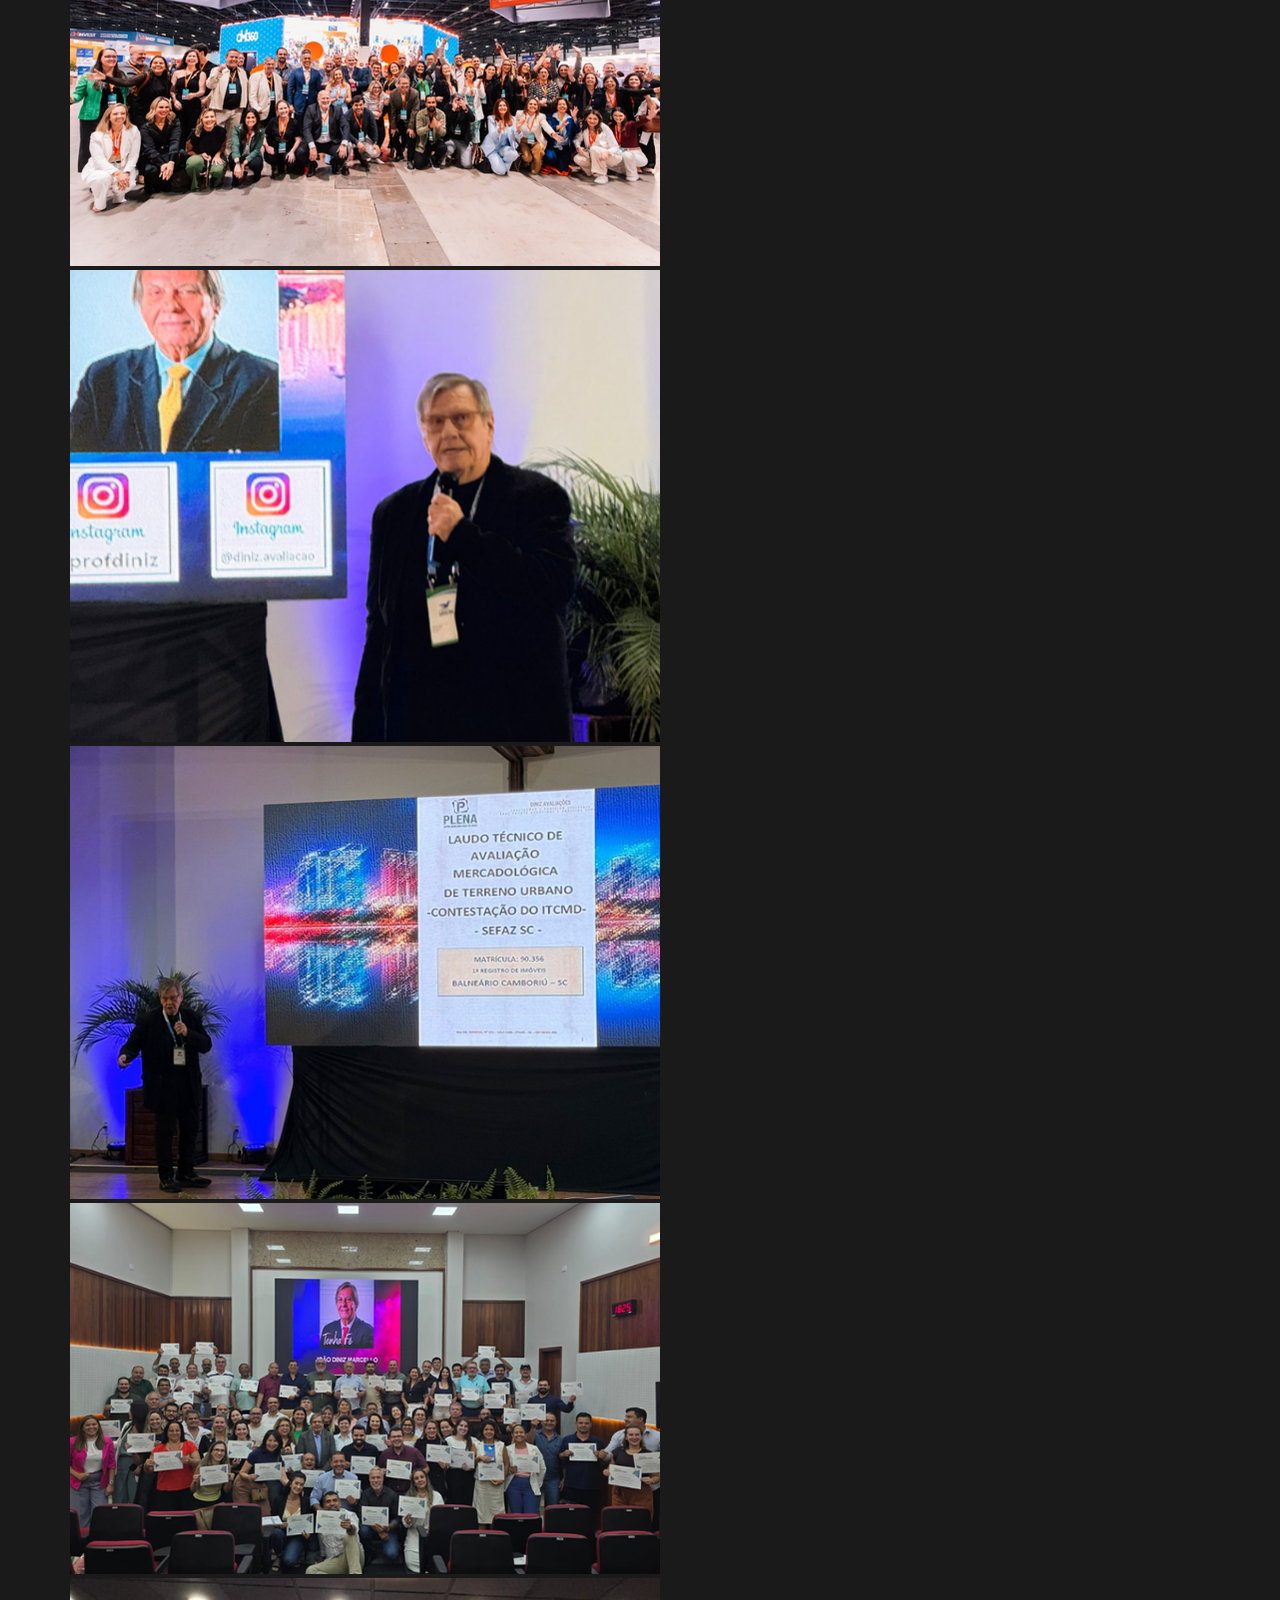
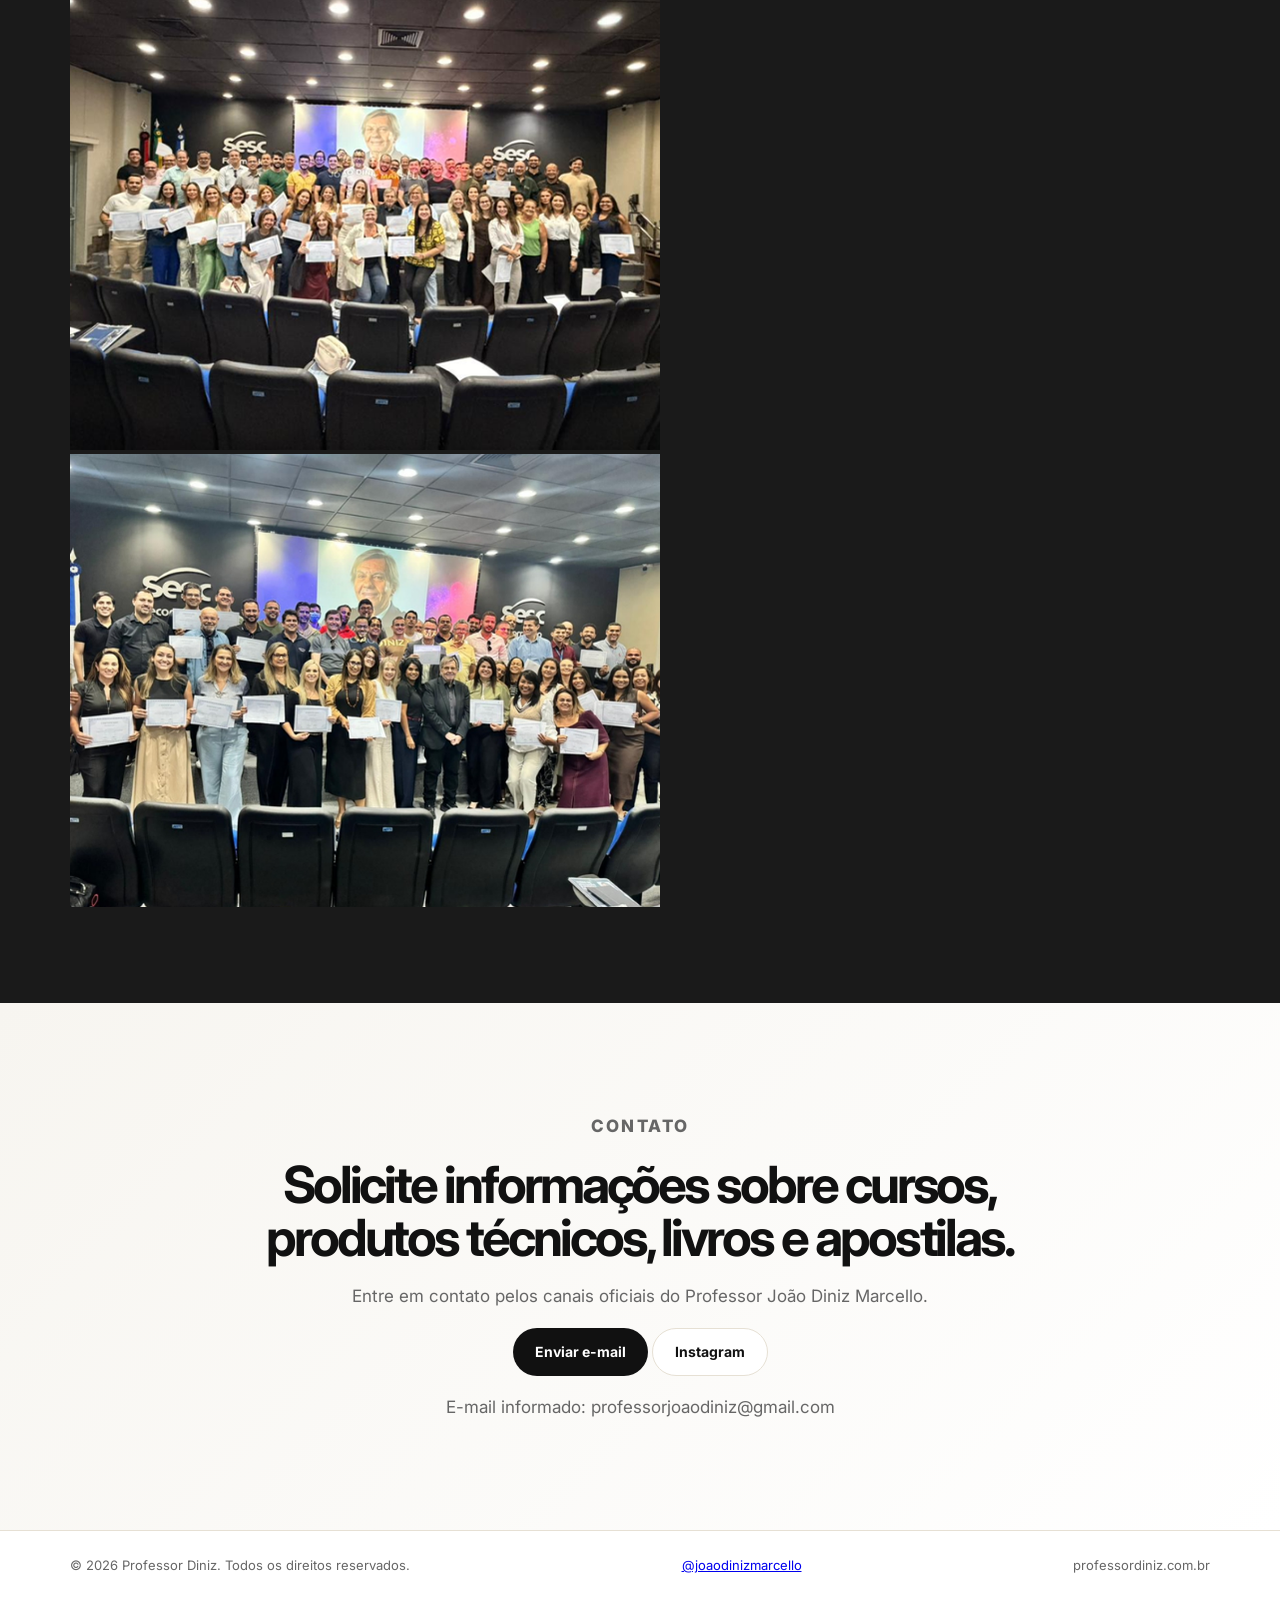
==== commit ced3d8ec: "Update index.html" ====
--- a/index.html
+++ b/index.html
@@ -8,14 +8,14 @@
 
   <meta
     name="description"
-    content="Professor João Diniz Marcello — referência em avaliação imobiliária, perícias e formação profissional no mercado imobiliário brasileiro."
+    content="Professor João Diniz Marcello — referência nacional em avaliação imobiliária, formação de peritos avaliadores, cursos, modelos de laudos, apostilas e livros técnicos."
   />
 
   <link rel="preconnect" href="https://fonts.googleapis.com">
   <link rel="preconnect" href="https://fonts.gstatic.com" crossorigin>
 
   <link
-    href="https://fonts.googleapis.com/css2?family=Inter:wght@400;500;600;700;800&display=swap"
+    href="https://fonts.googleapis.com/css2?family=Inter:wght@400;500;600;700;800;900&display=swap"
     rel="stylesheet"
   >
 
@@ -28,26 +28,17 @@
     <div class="container nav">
 
       <a class="brand" href="#inicio">
-        <img
-          src="assets/logo-prof-diniz.png"
-          alt="Professor Diniz"
-          class="logo"
-        >
+        <img src="assets/logo-prof-diniz.png" alt="Professor Diniz" class="logo">
       </a>
 
-      <button
-        class="menu-btn"
-        aria-label="Abrir menu"
-        onclick="toggleMenu()"
-      >
-        ☰
-      </button>
+      <button class="menu-btn" aria-label="Abrir menu" onclick="toggleMenu()">☰</button>
 
       <nav id="menu">
+        <a href="#produtos">Produtos</a>
+        <a href="#cursos">Cursos</a>
         <a href="#professor">Professor</a>
-        <a href="#cursos">Cursos</a>
         <a href="#eventos">Eventos</a>
-        <a href="#publicacoes">Publicações</a>
+        <a href="https://www.instagram.com/joaodinizmarcello/" target="_blank" rel="noopener">Instagram</a>
         <a href="#contato">Contato</a>
       </nav>
 
@@ -57,250 +48,215 @@
   <main id="inicio">
 
     <section class="hero">
-
       <div class="container hero-grid">
 
         <div class="hero-content">
 
           <p class="eyebrow">
-            Avaliação imobiliária • Perícias • Formação profissional
+            Cursos • Formação profissional • Avaliação imobiliária • Perícias
           </p>
 
           <h1>João Diniz Marcello</h1>
 
           <h2>
-            Referência nacional em avaliação imobiliária e formação de profissionais do mercado imobiliário.
+            Referência nacional em avaliação imobiliária e formação de peritos avaliadores.
           </h2>
 
           <p class="hero-text">
-            Uma trajetória dedicada à capacitação técnica, à perícia imobiliária e à valorização da avaliação mercadológica como instrumento profissional, jurídico e patrimonial.
+            Cursos, modelos de laudos, apostilas e livros técnicos para profissionais que atuam ou desejam atuar com avaliação imobiliária, perícias e pareceres técnicos.
           </p>
 
           <div class="hero-actions">
-            <a class="btn primary" href="#cursos">
-              Conhecer cursos
-            </a>
-
-            <a class="btn secondary" href="#professor">
-              Ver trajetória
-            </a>
+            <a class="btn primary" href="#produtos">Ver produtos</a>
+            <a class="btn secondary" href="#professor">Conhecer o professor</a>
           </div>
 
+          <a class="instagram-link" href="https://www.instagram.com/joaodinizmarcello/" target="_blank" rel="noopener">
+            Acompanhe no Instagram: @joaodinizmarcello
+          </a>
+
         </div>
 
         <div class="hero-card">
-
-          <div class="photo-placeholder"></div>
+          <div class="photo-hero"></div>
 
           <div class="signature-card">
-            <strong>Professor Diniz</strong>
-            <span>Avaliação Imobiliária e Perícias</span>
+            <strong>Prof. Diniz</strong>
+            <span>Avaliações • Perícias • Formação técnica</span>
           </div>
-
-        </div>
-
-      </div>
-
+        </div>
+
+      </div>
+    </section>
+
+    <section id="produtos" class="section products-section">
+      <div class="container">
+
+        <div class="section-heading center">
+          <p class="section-label">Produtos técnicos</p>
+          <h2>Materiais profissionais para avaliadores, peritos e corretores de imóveis.</h2>
+          <p>
+            Conteúdos desenvolvidos para apoiar a prática profissional em avaliações imobiliárias, perícias, pareceres técnicos e formação especializada.
+          </p>
+        </div>
+
+        <div class="products-grid">
+
+          <article class="product-card">
+            <span class="product-number">01</span>
+            <h3>Cursos</h3>
+            <p>Formações presenciais e online em avaliação imobiliária, perícias e atuação técnica profissional.</p>
+          </article>
+
+          <article class="product-card">
+            <span class="product-number">02</span>
+            <h3>Modelos de Laudos</h3>
+            <p>Modelos técnicos para orientar a estruturação de laudos, pareceres e documentos profissionais.</p>
+          </article>
+
+          <article class="product-card">
+            <span class="product-number">03</span>
+            <h3>Apostilas</h3>
+            <p>Materiais de estudo, consulta e aplicação prática para profissionais do mercado imobiliário.</p>
+          </article>
+
+          <article class="product-card">
+            <span class="product-number">04</span>
+            <h3>Livros</h3>
+            <p>Publicações técnicas na área de avaliações e perícias de imóveis.</p>
+          </article>
+
+        </div>
+
+      </div>
     </section>
 
     <section class="authority">
-
       <div class="container authority-grid">
 
         <div>
-          <span class="number">+25</span>
+          <span class="number">+40</span>
           <p>anos de experiência técnica</p>
         </div>
 
         <div>
-          <span class="number">Brasil</span>
-          <p>atuação nacional em cursos e eventos</p>
-        </div>
-
-        <div>
-          <span class="number">CNAI</span>
-          <p>formação voltada ao mercado profissional</p>
-        </div>
-
-        <div>
-          <span class="number">Livro</span>
-          <p>autor de publicação técnica na área</p>
-        </div>
-
-      </div>
-
+          <span class="number">+65 mil</span>
+          <p>alunos formados</p>
+        </div>
+
+        <div>
+          <span class="number">Livros</span>
+          <p>autor de livros na área de avaliações e perícias de imóveis</p>
+        </div>
+
+      </div>
+    </section>
+
+    <section id="cursos" class="section light">
+      <div class="container split">
+
+        <div>
+          <p class="section-label">Cursos e treinamentos</p>
+          <h2>Formação técnica para quem atua no mercado imobiliário.</h2>
+        </div>
+
+        <div class="text-block">
+          <p>
+            Os cursos do Professor João Diniz Marcello são voltados à capacitação de profissionais que desejam atuar com avaliação imobiliária, perícias judiciais, pareceres técnicos e elaboração de documentos profissionais.
+          </p>
+
+          <div class="feature-list">
+            <span>Avaliação mercadológica de imóveis</span>
+            <span>Perícias judiciais imobiliárias</span>
+            <span>Laudos e pareceres técnicos</span>
+            <span>Capacitações para entidades e turmas profissionais</span>
+          </div>
+        </div>
+
+      </div>
     </section>
 
     <section id="professor" class="section">
-
-      <div class="container split">
-
-        <div>
+      <div class="container about-grid">
+
+        <div class="about-photo"></div>
+
+        <div class="about-content">
           <p class="section-label">Sobre o professor</p>
 
-          <h2>
-            Conhecimento técnico transformado em formação profissional.
-          </h2>
-        </div>
-
-        <div class="text-block">
-
-          <p>
-            João Diniz Marcello construiu sua trajetória na interseção entre avaliação imobiliária, perícia judicial, consultoria e ensino técnico para profissionais do mercado imobiliário.
-          </p>
-
-          <p>
-            O site institucional apresenta sua autoridade, sua produção técnica, sua agenda de cursos e sua contribuição para a qualificação de corretores, avaliadores e profissionais ligados ao setor imobiliário.
-          </p>
-
-          <a class="text-link" href="#contato">
-            Solicitar informações
+          <h2>Autoridade técnica construída em mais de quatro décadas de atuação.</h2>
+
+          <p>
+            João Diniz Marcello é professor, especialista em avaliação imobiliária, perícias e formação profissional. Sua trajetória é marcada pela capacitação de milhares de profissionais e pela produção de materiais técnicos voltados ao mercado imobiliário brasileiro.
+          </p>
+
+          <p>
+            Com atuação nacional em cursos, palestras e treinamentos, o Professor Diniz tornou-se referência para corretores, avaliadores, peritos e profissionais que buscam aperfeiçoamento técnico na elaboração de avaliações, laudos e pareceres.
+          </p>
+
+          <a class="btn secondary" href="https://www.instagram.com/joaodinizmarcello/" target="_blank" rel="noopener">
+            Acompanhe o Professor no Instagram
           </a>
-
-        </div>
-
-      </div>
-
-    </section>
-
-    <section id="cursos" class="section light">
-
+        </div>
+
+      </div>
+    </section>
+
+    <section id="eventos" class="section dark">
       <div class="container">
 
         <div class="section-heading">
-          <p class="section-label">Cursos e treinamentos</p>
-
-          <h2>
-            Formação técnica para quem atua no mercado imobiliário.
-          </h2>
-        </div>
-
-        <div class="cards">
-
-          <article class="card">
-            <h3>Avaliação Mercadológica de Imóveis</h3>
-
-            <p>
-              Formação para profissionais que desejam compreender métodos, fundamentos e aplicação prática da avaliação imobiliária.
-            </p>
-          </article>
-
-          <article class="card">
-            <h3>Perícias Judiciais Imobiliárias</h3>
-
-            <p>
-              Conteúdo voltado à atuação técnica em processos judiciais, documentação, análise e estruturação de pareceres.
-            </p>
-          </article>
-
-          <article class="card">
-            <h3>Treinamentos para Entidades</h3>
-
-            <p>
-              Cursos, palestras e capacitações para CRECIs, sindicatos, associações, imobiliárias e instituições do setor.
-            </p>
-          </article>
-
-        </div>
-
-      </div>
-
-    </section>
-
-    <section id="eventos" class="section">
-
-      <div class="container split">
-
-        <div>
-          <p class="section-label">Eventos e palestras</p>
-
-          <h2>
-            Presença em cursos, encontros e formações pelo Brasil.
-          </h2>
-        </div>
-
-        <div class="text-block">
-
-          <p>
-            A área de eventos será utilizada para registrar turmas, palestras, encontros institucionais, congressos e capacitações realizadas com profissionais do setor imobiliário.
-          </p>
-
-          <div class="gallery-placeholders">
-            <div>Foto evento</div>
-            <div>Foto turma</div>
-            <div>Foto palestra</div>
-          </div>
-
-        </div>
-
-      </div>
-
-    </section>
-
-    <section id="publicacoes" class="section dark">
-
-      <div class="container split">
-
-        <div>
-          <p class="section-label gold">Publicações</p>
-
-          <h2>
-            Livros, materiais técnicos e conteúdos especializados.
-          </h2>
-        </div>
-
-        <div class="publication-card">
-
-          <span class="book-icon">▣</span>
-
-          <h3>
-            Avaliação Mercadológica de Imóveis
-          </h3>
-
-          <p>
-            Espaço reservado para apresentar livros, apostilas, modelos técnicos e futuras publicações do Professor Diniz.
-          </p>
-
-        </div>
-
-      </div>
-
+          <p class="section-label gold">Eventos e palestras</p>
+          <h2>Presença em cursos, encontros e formações pelo Brasil.</h2>
+        </div>
+
+        <div class="event-gallery">
+          <img src="assets/2.png" alt="Evento com o Professor Diniz">
+          <img src="assets/4.png" alt="Palestra do Professor Diniz">
+          <img src="assets/5.png" alt="Apresentação técnica do Professor Diniz">
+          <img src="assets/6.png" alt="Curso com alunos do Professor Diniz">
+          <img src="assets/7.png" alt="Turma de curso do Professor Diniz">
+          <img src="assets/8.png" alt="Evento institucional do Professor Diniz">
+        </div>
+
+      </div>
     </section>
 
     <section id="contato" class="section contact">
-
       <div class="container contact-box">
 
         <p class="section-label">Contato</p>
 
-        <h2>
-          Solicite informações sobre cursos, palestras e treinamentos.
-        </h2>
+        <h2>Solicite informações sobre cursos, produtos técnicos, livros e apostilas.</h2>
 
         <p>
-          Inclua aqui WhatsApp, e-mail, Instagram, YouTube e demais canais oficiais.
+          Entre em contato pelos canais oficiais do Professor João Diniz Marcello.
         </p>
 
-        <a
-          class="btn primary"
-          href="mailto:contato@professordiniz.com.br"
-        >
-          Enviar e-mail
-        </a>
-
-      </div>
-
+        <div class="contact-actions">
+          <a class="btn primary" href="mailto:professorjoaodiniz@gmail.com">Enviar e-mail</a>
+          <a class="btn secondary" href="https://www.instagram.com/joaodinizmarcello/" target="_blank" rel="noopener">Instagram</a>
+        </div>
+
+        <p class="email-note">
+          E-mail informado: professorjoaodiniz@gmail.com
+        </p>
+
+      </div>
     </section>
 
   </main>
 
   <footer>
-
     <div class="container footer-content">
       <span>© 2026 Professor Diniz. Todos os direitos reservados.</span>
+
+      <a href="https://www.instagram.com/joaodinizmarcello/" target="_blank" rel="noopener">
+        @joaodinizmarcello
+      </a>
+
       <span>professordiniz.com.br</span>
     </div>
-
   </footer>
 
   <script src="script.js"></script>
--- a/style.css
+++ b/style.css
@@ -3,14 +3,14 @@
 }
 
 :root {
-  --navy: #0f2747;
-  --navy-2: #071525;
-  --gold: #c8a96b;
-  --text: #172033;
-  --muted: #64748b;
-  --light: #f6f8fb;
+  --navy: #111111;
+  --navy-2: #1a1a1a;
+  --gold: #b89a5a;
+  --text: #202020;
+  --muted: #666666;
+  --light: #f7f5f0;
   --white: #ffffff;
-  --border: #e5e7eb;
+  --border: #e6e0d4;
 }
 
 html {
@@ -33,37 +33,28 @@
   position: sticky;
   top: 0;
   z-index: 20;
-  background: rgba(255, 255, 255, 0.92);
+  background: rgba(255, 255, 255, 0.94);
   backdrop-filter: blur(16px);
   border-bottom: 1px solid var(--border);
 }
 
 .nav {
-  height: 76px;
+  height: 78px;
   display: flex;
   align-items: center;
   justify-content: space-between;
 }
 
+.logo {
+  height: 48px;
+  width: auto;
+  display: block;
+}
+
 .brand {
-  color: var(--navy);
   text-decoration: none;
-  font-weight: 800;
   display: flex;
   align-items: center;
-  gap: 12px;
-  letter-spacing: -0.02em;
-}
-
-.brand-mark {
-  width: 38px;
-  height: 38px;
-  border-radius: 50%;
-  background: var(--navy);
-  color: var(--gold);
-  display: grid;
-  place-items: center;
-  font-weight: 800;
 }
 
 nav {
@@ -95,8 +86,8 @@
 .hero {
   padding: 90px 0 70px;
   background:
-    radial-gradient(circle at top right, rgba(200, 169, 107, 0.16), transparent 28%),
-    linear-gradient(180deg, #ffffff 0%, #f8fafc 100%);
+    radial-gradient(circle at top right, rgba(184, 154, 90, 0.18), transparent 30%),
+    linear-gradient(180deg, #ffffff 0%, #f7f5f0 100%);
 }
 
 .hero-grid {
@@ -173,18 +164,13 @@
 }
 
 .photo-placeholder {
-  min-height: 520px;
+  min-height: 640px;
   border-radius: 32px;
-  background:
-    linear-gradient(135deg, rgba(15,39,71,0.95), rgba(7,21,37,0.9)),
-    url("assets/professor.jpg");
+  background-image: url("./assets/professor.png");
   background-size: cover;
-  background-position: center;
-  display: grid;
-  place-items: center;
-  color: rgba(255,255,255,0.74);
-  font-weight: 700;
-  box-shadow: 0 30px 70px rgba(15, 39, 71, 0.22);
+  background-position: center top;
+  background-repeat: no-repeat;
+  box-shadow: 0 30px 70px rgba(17, 17, 17, 0.18);
 }
 
 .signature-card {
@@ -196,7 +182,7 @@
   border: 1px solid var(--border);
   border-radius: 22px;
   padding: 22px;
-  box-shadow: 0 20px 50px rgba(15, 39, 71, 0.16);
+  box-shadow: 0 20px 50px rgba(17, 17, 17, 0.12);
 }
 
 .signature-card strong {
@@ -311,7 +297,7 @@
   border: 1px solid var(--border);
   border-radius: 28px;
   padding: 32px;
-  box-shadow: 0 22px 50px rgba(15, 39, 71, 0.06);
+  box-shadow: 0 22px 50px rgba(17, 17, 17, 0.06);
 }
 
 .card h3,
@@ -341,7 +327,7 @@
   min-height: 150px;
   border-radius: 20px;
   background: var(--light);
-  border: 1px dashed #cbd5e1;
+  border: 1px dashed var(--border);
   display: grid;
   place-items: center;
   color: var(--muted);
@@ -367,7 +353,7 @@
   place-items: center;
   width: 54px;
   height: 54px;
-  background: rgba(200,169,107,0.14);
+  background: rgba(184,154,90,0.14);
   color: var(--gold);
   border-radius: 16px;
   margin-bottom: 20px;
@@ -375,7 +361,7 @@
 }
 
 .contact {
-  background: linear-gradient(135deg, #f8fafc, #ffffff);
+  background: linear-gradient(135deg, #f7f5f0, #ffffff);
 }
 
 .contact-box {
@@ -407,11 +393,15 @@
     display: block;
   }
 
+  .logo {
+    height: 42px;
+  }
+
   nav {
     position: absolute;
     left: 20px;
     right: 20px;
-    top: 76px;
+    top: 78px;
     display: none;
     flex-direction: column;
     gap: 0;
@@ -419,7 +409,7 @@
     background: var(--white);
     border: 1px solid var(--border);
     border-radius: 18px;
-    box-shadow: 0 20px 40px rgba(15, 39, 71, 0.14);
+    box-shadow: 0 20px 40px rgba(17, 17, 17, 0.14);
   }
 
   nav.open {
@@ -442,16 +432,9 @@
   }
 
   .photo-placeholder {
-  min-height: 640px;
-  border-radius: 32px;
-
-  background-image: url("./assets/professor.png");
-  background-size: cover;
-  background-position: center top;
-  background-repeat: no-repeat;
-
-  box-shadow: 0 30px 70px rgba(15,39,71,0.22);
-}
+    min-height: 460px;
+    background-position: center top;
+  }
 
   .signature-card {
     position: static;
@@ -466,10 +449,4 @@
   .footer-content {
     flex-direction: column;
   }
-
-.logo {
-  height: 60px;
-  width: auto;
-  display: block;
-}
-  }
+}
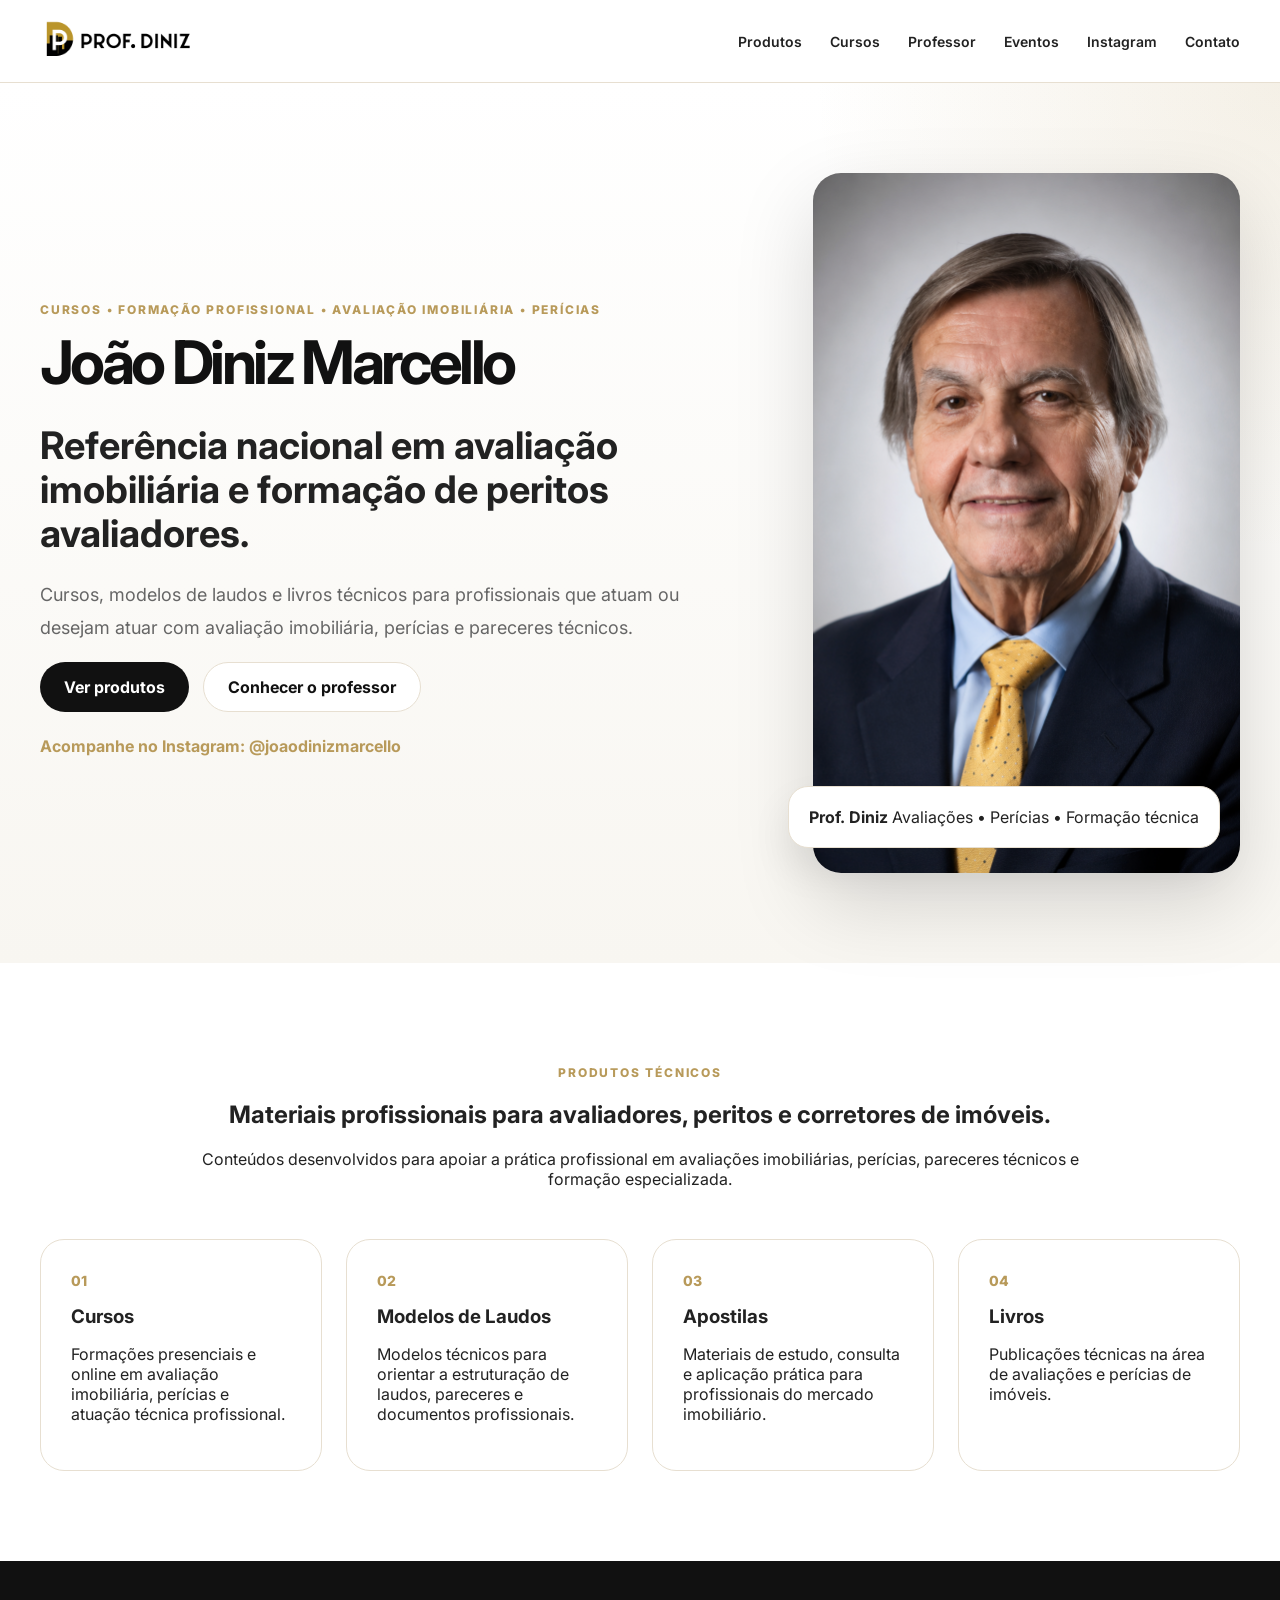
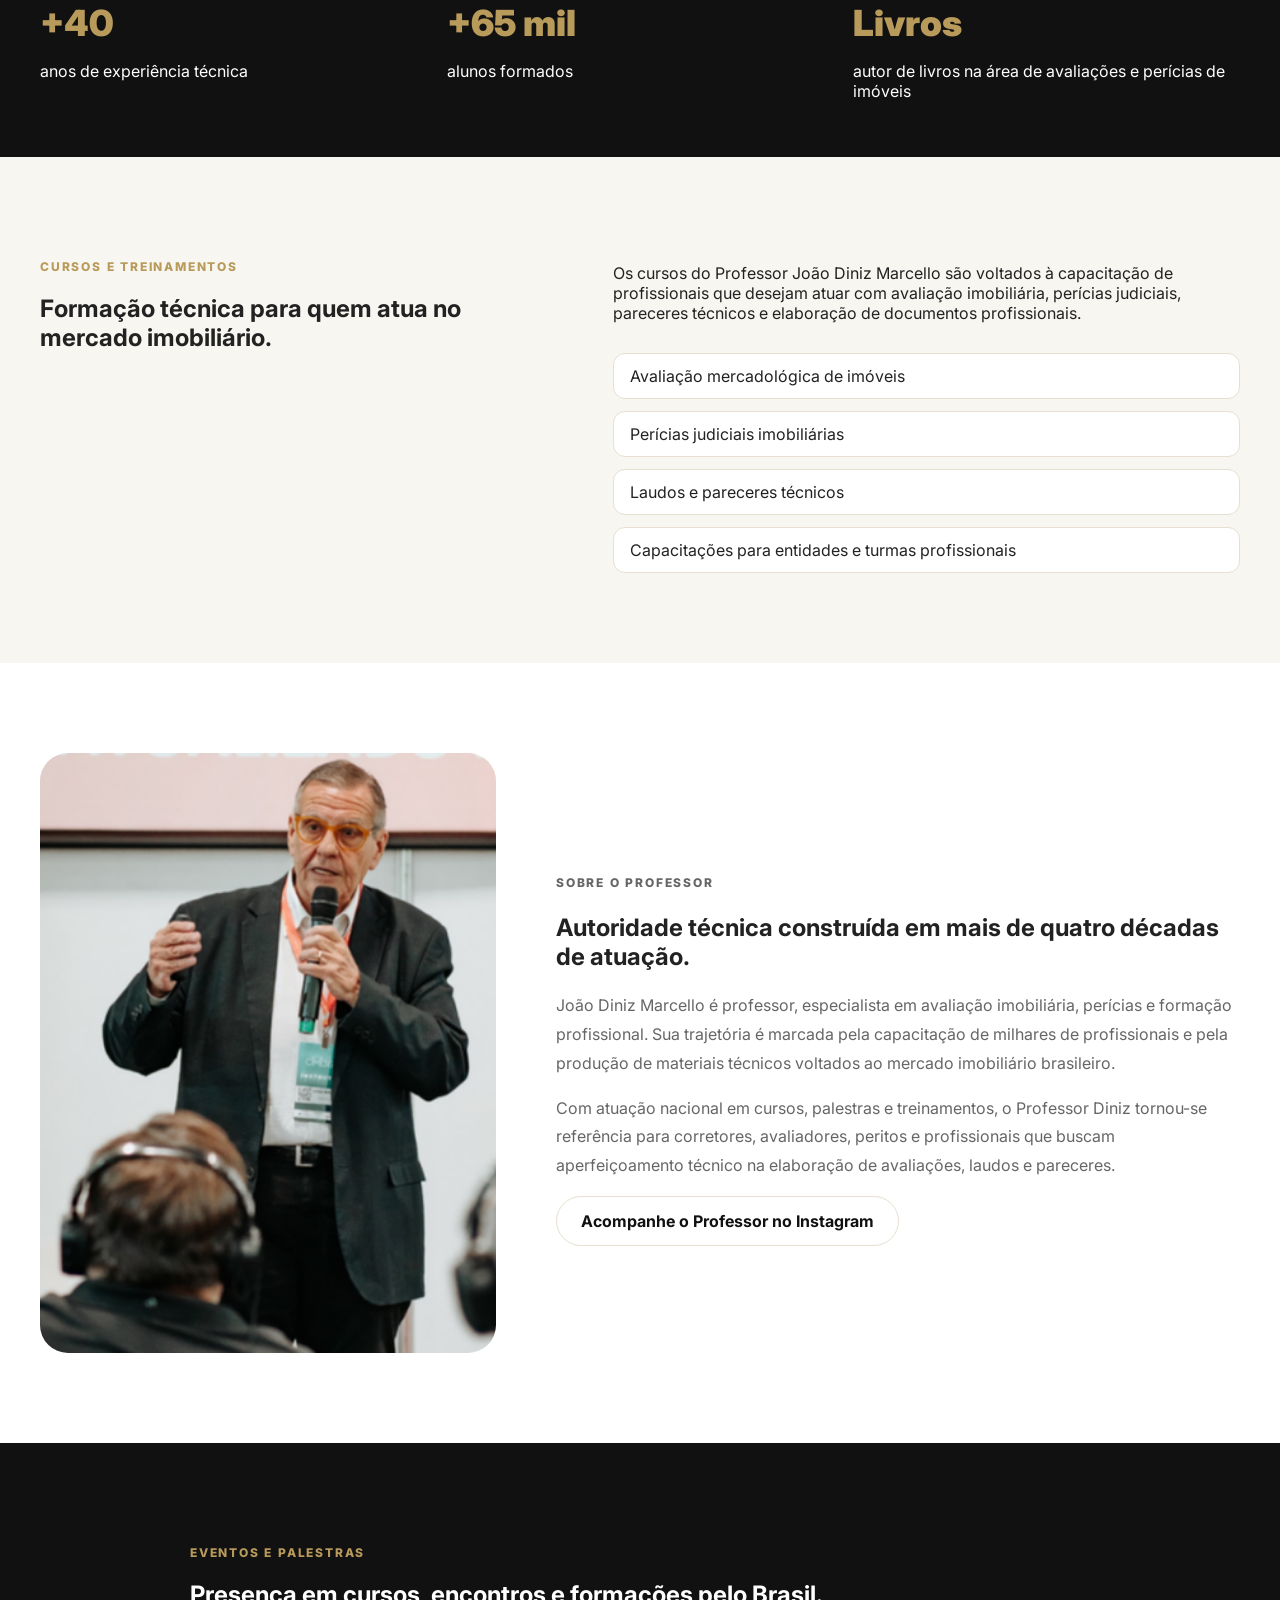
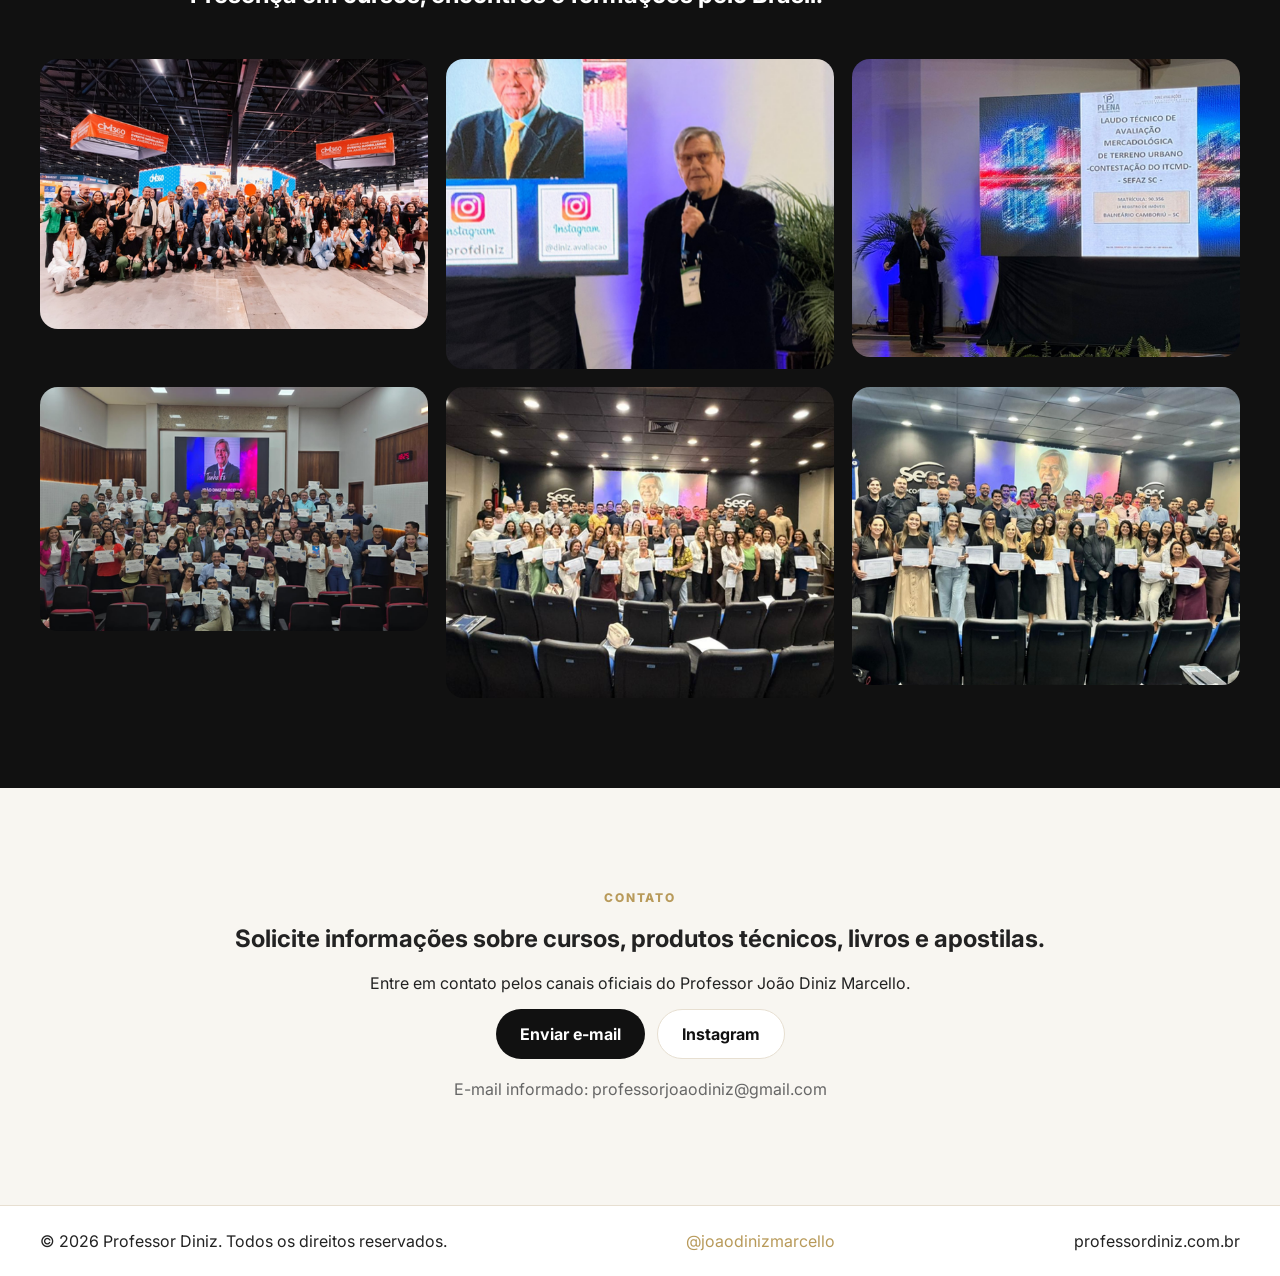
==== commit 76f5457b: "Update index.html" ====
--- a/index.html
+++ b/index.html
@@ -63,7 +63,7 @@
           </h2>
 
           <p class="hero-text">
-            Cursos, modelos de laudos, apostilas e livros técnicos para profissionais que atuam ou desejam atuar com avaliação imobiliária, perícias e pareceres técnicos.
+            Cursos, modelos de laudos e livros técnicos para profissionais que atuam ou desejam atuar com avaliação imobiliária, perícias e pareceres técnicos.
           </p>
 
           <div class="hero-actions">
--- a/style.css
+++ b/style.css
@@ -1,452 +1,406 @@
-* {
-  box-sizing: border-box;
-}
-
-:root {
-  --navy: #111111;
-  --navy-2: #1a1a1a;
-  --gold: #b89a5a;
-  --text: #202020;
-  --muted: #666666;
-  --light: #f7f5f0;
-  --white: #ffffff;
-  --border: #e6e0d4;
-}
-
-html {
-  scroll-behavior: smooth;
-}
-
-body {
-  margin: 0;
-  font-family: "Inter", Arial, sans-serif;
-  color: var(--text);
-  background: var(--white);
-}
-
-.container {
-  width: min(1140px, calc(100% - 40px));
-  margin: 0 auto;
-}
-
-.site-header {
-  position: sticky;
-  top: 0;
-  z-index: 20;
-  background: rgba(255, 255, 255, 0.94);
-  backdrop-filter: blur(16px);
-  border-bottom: 1px solid var(--border);
-}
-
-.nav {
-  height: 78px;
-  display: flex;
-  align-items: center;
-  justify-content: space-between;
-}
-
-.logo {
-  height: 48px;
-  width: auto;
-  display: block;
-}
-
-.brand {
-  text-decoration: none;
-  display: flex;
-  align-items: center;
-}
-
-nav {
-  display: flex;
-  gap: 28px;
-}
-
-nav a {
-  color: var(--text);
-  text-decoration: none;
-  font-size: 14px;
-  font-weight: 600;
-}
-
-nav a:hover {
-  color: var(--gold);
-}
-
-.menu-btn {
-  display: none;
-  border: 0;
-  background: var(--navy);
-  color: var(--white);
-  padding: 10px 12px;
-  border-radius: 8px;
-  font-size: 18px;
-}
-
-.hero {
-  padding: 90px 0 70px;
+*{
+  box-sizing:border-box;
+}
+
+:root{
+  --black:#111111;
+  --gold:#b89a5a;
+  --white:#ffffff;
+  --light:#f8f6f1;
+  --text:#222222;
+  --muted:#666666;
+  --border:#e7dfd1;
+}
+
+html{
+  scroll-behavior:smooth;
+}
+
+body{
+  margin:0;
+  font-family:"Inter",sans-serif;
+  color:var(--text);
+  background:#fff;
+}
+
+.container{
+  width:min(1200px,calc(100% - 40px));
+  margin:auto;
+}
+
+.site-header{
+  position:sticky;
+  top:0;
+  z-index:999;
+  background:rgba(255,255,255,.96);
+  backdrop-filter:blur(10px);
+  border-bottom:1px solid var(--border);
+}
+
+.nav{
+  height:82px;
+  display:flex;
+  align-items:center;
+  justify-content:space-between;
+}
+
+.logo{
+  height:50px;
+  width:auto;
+}
+
+.brand{
+  display:flex;
+  align-items:center;
+  text-decoration:none;
+}
+
+nav{
+  display:flex;
+  gap:28px;
+}
+
+nav a{
+  text-decoration:none;
+  color:var(--text);
+  font-size:14px;
+  font-weight:600;
+}
+
+nav a:hover{
+  color:var(--gold);
+}
+
+.menu-btn{
+  display:none;
+}
+
+.hero{
+  padding:90px 0;
   background:
-    radial-gradient(circle at top right, rgba(184, 154, 90, 0.18), transparent 30%),
-    linear-gradient(180deg, #ffffff 0%, #f7f5f0 100%);
-}
-
-.hero-grid {
-  display: grid;
-  grid-template-columns: 1.08fr 0.92fr;
-  gap: 60px;
-  align-items: center;
+  radial-gradient(circle at right top,rgba(184,154,90,.15),transparent 30%),
+  linear-gradient(180deg,#ffffff,#f8f6f1);
+}
+
+.hero-grid{
+  display:grid;
+  grid-template-columns:1.25fr .75fr;
+  gap:60px;
+  align-items:center;
 }
 
 .eyebrow,
-.section-label {
-  color: var(--gold);
-  font-weight: 800;
-  text-transform: uppercase;
-  font-size: 12px;
-  letter-spacing: 0.14em;
-}
-
-.hero h1 {
-  font-size: clamp(46px, 6vw, 82px);
-  line-height: 0.96;
-  margin: 18px 0;
-  color: var(--navy);
-  letter-spacing: -0.07em;
-}
-
-.hero h2 {
-  font-size: clamp(22px, 2.6vw, 34px);
-  line-height: 1.14;
-  margin: 0 0 24px;
-  color: var(--navy-2);
-  letter-spacing: -0.04em;
-}
-
-.hero-text {
-  font-size: 18px;
-  line-height: 1.7;
-  color: var(--muted);
-  max-width: 680px;
-}
-
-.hero-actions {
-  display: flex;
-  flex-wrap: wrap;
-  gap: 14px;
-  margin-top: 34px;
-}
-
-.btn {
-  display: inline-flex;
-  align-items: center;
-  justify-content: center;
-  min-height: 48px;
-  padding: 0 22px;
-  border-radius: 999px;
-  text-decoration: none;
-  font-weight: 700;
-  font-size: 14px;
-}
-
-.btn.primary {
-  background: var(--navy);
-  color: var(--white);
-}
-
-.btn.secondary {
-  border: 1px solid var(--border);
-  color: var(--navy);
-  background: var(--white);
-}
-
-.hero-card {
-  position: relative;
-}
-
-.photo-placeholder {
-  min-height: 640px;
-  border-radius: 32px;
-  background-image: url("./assets/professor.png");
-  background-size: cover;
-  background-position: center top;
-  background-repeat: no-repeat;
-  box-shadow: 0 30px 70px rgba(17, 17, 17, 0.18);
-}
-
-.signature-card {
-  position: absolute;
-  left: -24px;
-  bottom: 34px;
-  width: 260px;
-  background: var(--white);
-  border: 1px solid var(--border);
-  border-radius: 22px;
-  padding: 22px;
-  box-shadow: 0 20px 50px rgba(17, 17, 17, 0.12);
-}
-
-.signature-card strong {
-  display: block;
-  color: var(--navy);
-  font-size: 18px;
-  margin-bottom: 6px;
-}
-
-.signature-card span {
-  color: var(--muted);
-  font-size: 13px;
-}
-
-.authority {
-  padding: 34px 0;
-  background: var(--navy);
-  color: var(--white);
-}
-
-.authority-grid {
-  display: grid;
-  grid-template-columns: repeat(4, 1fr);
-  gap: 22px;
-}
-
-.authority-grid div {
-  border-left: 1px solid rgba(255,255,255,0.18);
-  padding-left: 22px;
-}
-
-.number {
-  display: block;
-  color: var(--gold);
-  font-size: 30px;
-  font-weight: 800;
-  letter-spacing: -0.04em;
-}
-
-.authority p {
-  margin: 8px 0 0;
-  color: rgba(255,255,255,0.74);
-  line-height: 1.5;
-}
-
-.section {
-  padding: 92px 0;
-}
-
-.section.light {
-  background: var(--light);
-}
-
-.section.dark {
-  background: var(--navy-2);
-  color: var(--white);
-}
-
-.gold {
-  color: var(--gold);
-}
-
-.split {
-  display: grid;
-  grid-template-columns: 0.9fr 1.1fr;
-  gap: 70px;
-  align-items: start;
-}
-
-.section h2 {
-  font-size: clamp(32px, 4vw, 54px);
-  line-height: 1.04;
-  margin: 14px 0 0;
-  color: var(--navy);
-  letter-spacing: -0.06em;
-}
-
-.dark h2 {
-  color: var(--white);
-}
-
-.text-block p {
-  color: var(--muted);
-  font-size: 17px;
-  line-height: 1.8;
-  margin-top: 0;
-}
-
-.text-link {
-  display: inline-block;
-  margin-top: 12px;
-  color: var(--navy);
-  font-weight: 800;
-  text-decoration: none;
-  border-bottom: 2px solid var(--gold);
-}
-
-.section-heading {
-  max-width: 760px;
-  margin-bottom: 38px;
-}
-
-.cards {
-  display: grid;
-  grid-template-columns: repeat(3, 1fr);
-  gap: 22px;
-}
-
-.card,
-.publication-card {
-  background: var(--white);
-  border: 1px solid var(--border);
-  border-radius: 28px;
-  padding: 32px;
-  box-shadow: 0 22px 50px rgba(17, 17, 17, 0.06);
-}
-
-.card h3,
-.publication-card h3 {
-  color: var(--navy);
-  font-size: 22px;
-  line-height: 1.2;
-  margin: 0 0 14px;
-  letter-spacing: -0.03em;
-}
-
-.card p,
-.publication-card p {
-  color: var(--muted);
-  line-height: 1.7;
-  margin: 0;
-}
-
-.gallery-placeholders {
-  display: grid;
-  grid-template-columns: repeat(3, 1fr);
-  gap: 14px;
-  margin-top: 28px;
-}
-
-.gallery-placeholders div {
-  min-height: 150px;
-  border-radius: 20px;
-  background: var(--light);
-  border: 1px dashed var(--border);
-  display: grid;
-  place-items: center;
-  color: var(--muted);
-  font-weight: 700;
-  font-size: 13px;
-}
-
-.publication-card {
-  background: rgba(255,255,255,0.06);
-  border-color: rgba(255,255,255,0.12);
-}
-
-.publication-card h3 {
-  color: var(--white);
-}
-
-.publication-card p {
-  color: rgba(255,255,255,0.72);
-}
-
-.book-icon {
-  display: inline-grid;
-  place-items: center;
-  width: 54px;
-  height: 54px;
-  background: rgba(184,154,90,0.14);
-  color: var(--gold);
-  border-radius: 16px;
-  margin-bottom: 20px;
-  font-size: 24px;
-}
-
-.contact {
-  background: linear-gradient(135deg, #f7f5f0, #ffffff);
-}
-
-.contact-box {
-  max-width: 850px;
-  text-align: center;
-}
-
-.contact-box p {
-  color: var(--muted);
-  font-size: 17px;
-  line-height: 1.7;
-}
-
-footer {
-  padding: 26px 0;
-  border-top: 1px solid var(--border);
-  color: var(--muted);
-  font-size: 13px;
-}
-
-.footer-content {
-  display: flex;
-  justify-content: space-between;
-  gap: 18px;
-}
-
-@media (max-width: 860px) {
-  .menu-btn {
-    display: block;
-  }
-
-  .logo {
-    height: 42px;
-  }
-
-  nav {
-    position: absolute;
-    left: 20px;
-    right: 20px;
-    top: 78px;
-    display: none;
-    flex-direction: column;
-    gap: 0;
-    padding: 14px;
-    background: var(--white);
-    border: 1px solid var(--border);
-    border-radius: 18px;
-    box-shadow: 0 20px 40px rgba(17, 17, 17, 0.14);
-  }
-
-  nav.open {
-    display: flex;
-  }
-
-  nav a {
-    padding: 14px;
+.section-label{
+  color:var(--gold);
+  text-transform:uppercase;
+  font-weight:800;
+  font-size:12px;
+  letter-spacing:.15em;
+}
+
+
+.hero h1{
+  font-size:clamp(46px,4.7vw,76px);
+  line-height:1;
+  margin:16px 0;
+  color:#111;
+  letter-spacing:-0.06em;
+  white-space:nowrap;
+}
+.hero h2{
+  font-size:clamp(24px,3vw,38px);
+  line-height:1.15;
+  margin-bottom:24px;
+}
+
+.hero-text{
+  font-size:18px;
+  line-height:1.8;
+  color:var(--muted);
+}
+
+.instagram-link{
+  display:inline-block;
+  margin-top:24px;
+  color:var(--gold);
+  text-decoration:none;
+  font-weight:700;
+}
+
+.hero-actions{
+  display:flex;
+  gap:14px;
+  flex-wrap:wrap;
+}
+
+.btn{
+  min-height:50px;
+  padding:0 24px;
+  border-radius:999px;
+  display:inline-flex;
+  align-items:center;
+  justify-content:center;
+  text-decoration:none;
+  font-weight:700;
+}
+
+.btn.primary{
+  background:#111;
+  color:#fff;
+}
+
+.btn.secondary{
+  border:1px solid var(--border);
+  color:#111;
+  background:#fff;
+}
+
+.photo-hero{
+  min-height:700px;
+  border-radius:28px;
+  background-image:url("./assets/professor.png");
+  background-size:cover;
+  background-position:center top;
+  background-repeat:no-repeat;
+  box-shadow:0 30px 80px rgba(0,0,0,.15);
+}
+
+.hero-card{
+  position:relative;
+}
+
+.signature-card{
+  position:absolute;
+  left:-25px;
+  bottom:25px;
+  background:#fff;
+  padding:20px;
+  border-radius:20px;
+  border:1px solid var(--border);
+  box-shadow:0 20px 40px rgba(0,0,0,.08);
+}
+
+.section{
+  padding:90px 0;
+}
+
+.products-section{
+  background:#fff;
+}
+
+.center{
+  text-align:center;
+}
+
+.section-heading{
+  max-width:900px;
+  margin:auto auto 50px;
+}
+
+.products-grid{
+  display:grid;
+  grid-template-columns:repeat(4,1fr);
+  gap:24px;
+}
+
+.product-card{
+  border:1px solid var(--border);
+  border-radius:24px;
+  padding:30px;
+  background:#fff;
+}
+
+.product-number{
+  color:var(--gold);
+  font-size:14px;
+  font-weight:800;
+}
+
+.product-card h3{
+  margin:15px 0;
+}
+
+.authority{
+  background:#111;
+  color:#fff;
+  padding:40px 0;
+}
+
+.authority-grid{
+  display:grid;
+  grid-template-columns:repeat(3,1fr);
+  gap:20px;
+}
+
+.number{
+  display:block;
+  color:var(--gold);
+  font-size:36px;
+  font-weight:900;
+}
+
+.light{
+  background:var(--light);
+}
+
+.split{
+  display:grid;
+  grid-template-columns:.9fr 1.1fr;
+  gap:60px;
+}
+
+.feature-list{
+  display:flex;
+  flex-direction:column;
+  gap:12px;
+  margin-top:30px;
+}
+
+.feature-list span{
+  padding:12px 16px;
+  background:#fff;
+  border:1px solid var(--border);
+  border-radius:12px;
+}
+
+.about-grid{
+  display:grid;
+  grid-template-columns:.8fr 1.2fr;
+  gap:60px;
+  align-items:center;
+}
+
+.about-photo{
+  min-height:600px;
+  border-radius:28px;
+  background-image:url("./assets/1.png");
+  background-size:cover;
+  background-position:center;
+}
+
+.about-content p{
+  line-height:1.8;
+  color:var(--muted);
+}
+
+.dark{
+  background:#111;
+  color:#fff;
+}
+
+.dark h2{
+  color:#fff;
+}
+
+.gold{
+  color:var(--gold);
+}
+
+.event-gallery{
+  display:grid;
+  grid-template-columns:repeat(3,1fr);
+  gap:18px;
+}
+
+.event-gallery img{
+  width:100%;
+  border-radius:18px;
+  display:block;
+}
+
+.contact{
+  background:var(--light);
+}
+
+.contact-box{
+  text-align:center;
+  max-width:900px;
+}
+
+.contact-actions{
+  display:flex;
+  gap:12px;
+  justify-content:center;
+  flex-wrap:wrap;
+}
+
+.email-note{
+  margin-top:20px;
+  color:var(--muted);
+}
+
+footer{
+  padding:25px 0;
+  border-top:1px solid var(--border);
+}
+
+.footer-content{
+  display:flex;
+  justify-content:space-between;
+  align-items:center;
+  gap:20px;
+}
+
+.footer-content a{
+  color:var(--gold);
+  text-decoration:none;
+}
+
+@media(max-width:900px){
+
+  .menu-btn{
+    display:block;
+    border:0;
+    background:#111;
+    color:#fff;
+    padding:10px 14px;
+    border-radius:8px;
+  }
+
+  nav{
+    display:none;
+  }
+
+  nav.open{
+    display:flex;
+    flex-direction:column;
+    position:absolute;
+    left:20px;
+    right:20px;
+    top:80px;
+    background:#fff;
+    padding:20px;
+    border-radius:16px;
+    border:1px solid var(--border);
   }
 
   .hero-grid,
+  .products-grid,
+  .authority-grid,
   .split,
-  .cards,
-  .authority-grid {
-    grid-template-columns: 1fr;
-  }
-
-  .hero {
-    padding-top: 58px;
-  }
-
-  .photo-placeholder {
-    min-height: 460px;
-    background-position: center top;
-  }
-
-  .signature-card {
-    position: static;
-    width: 100%;
-    margin-top: 16px;
-  }
-
-  .gallery-placeholders {
-    grid-template-columns: 1fr;
-  }
-
-  .footer-content {
-    flex-direction: column;
-  }
-}
+  .about-grid,
+  .event-gallery{
+    grid-template-columns:1fr;
+  }
+
+  .photo-hero{
+    min-height:500px;
+  }
+
+  .about-photo{
+    min-height:450px;
+  }
+
+  .signature-card{
+    position:static;
+    margin-top:15px;
+  }
+
+  .footer-content{
+    flex-direction:column;
+  }
+
+  .logo{
+    height:42px;
+  }
+}
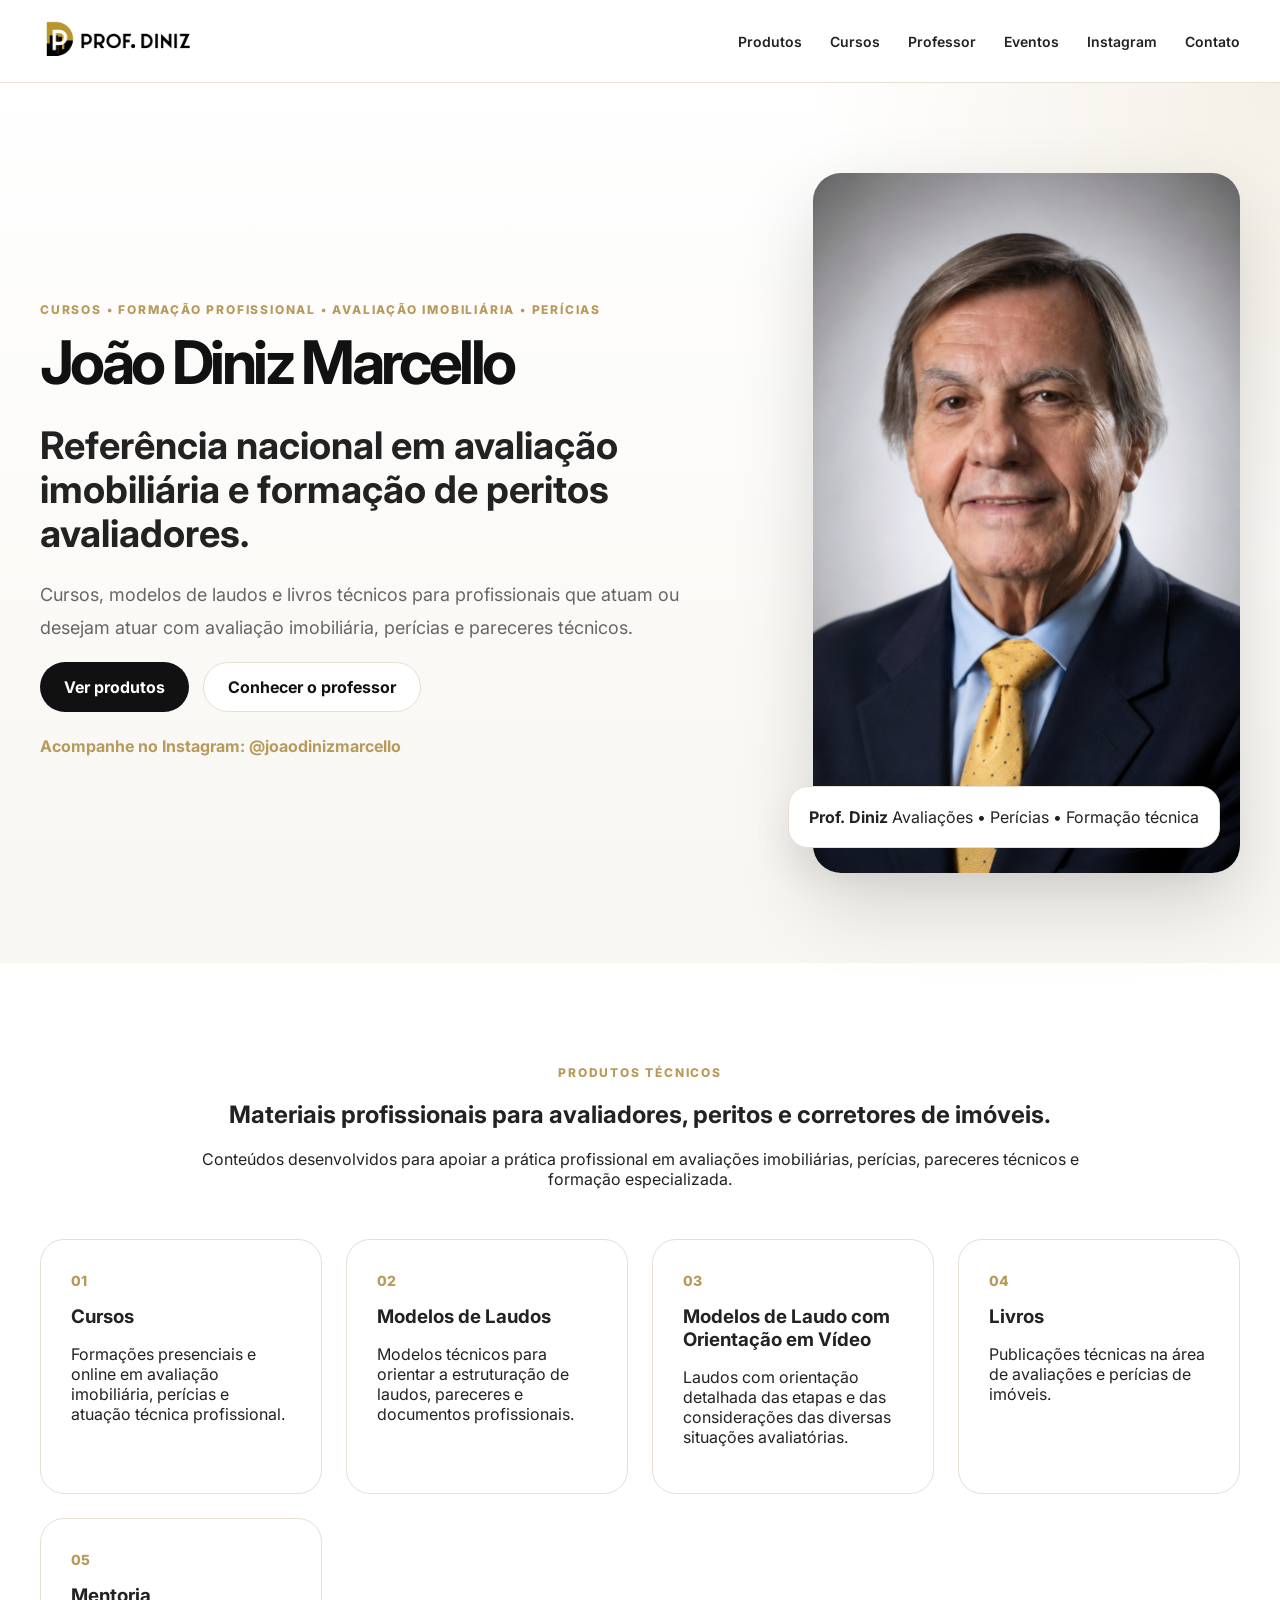
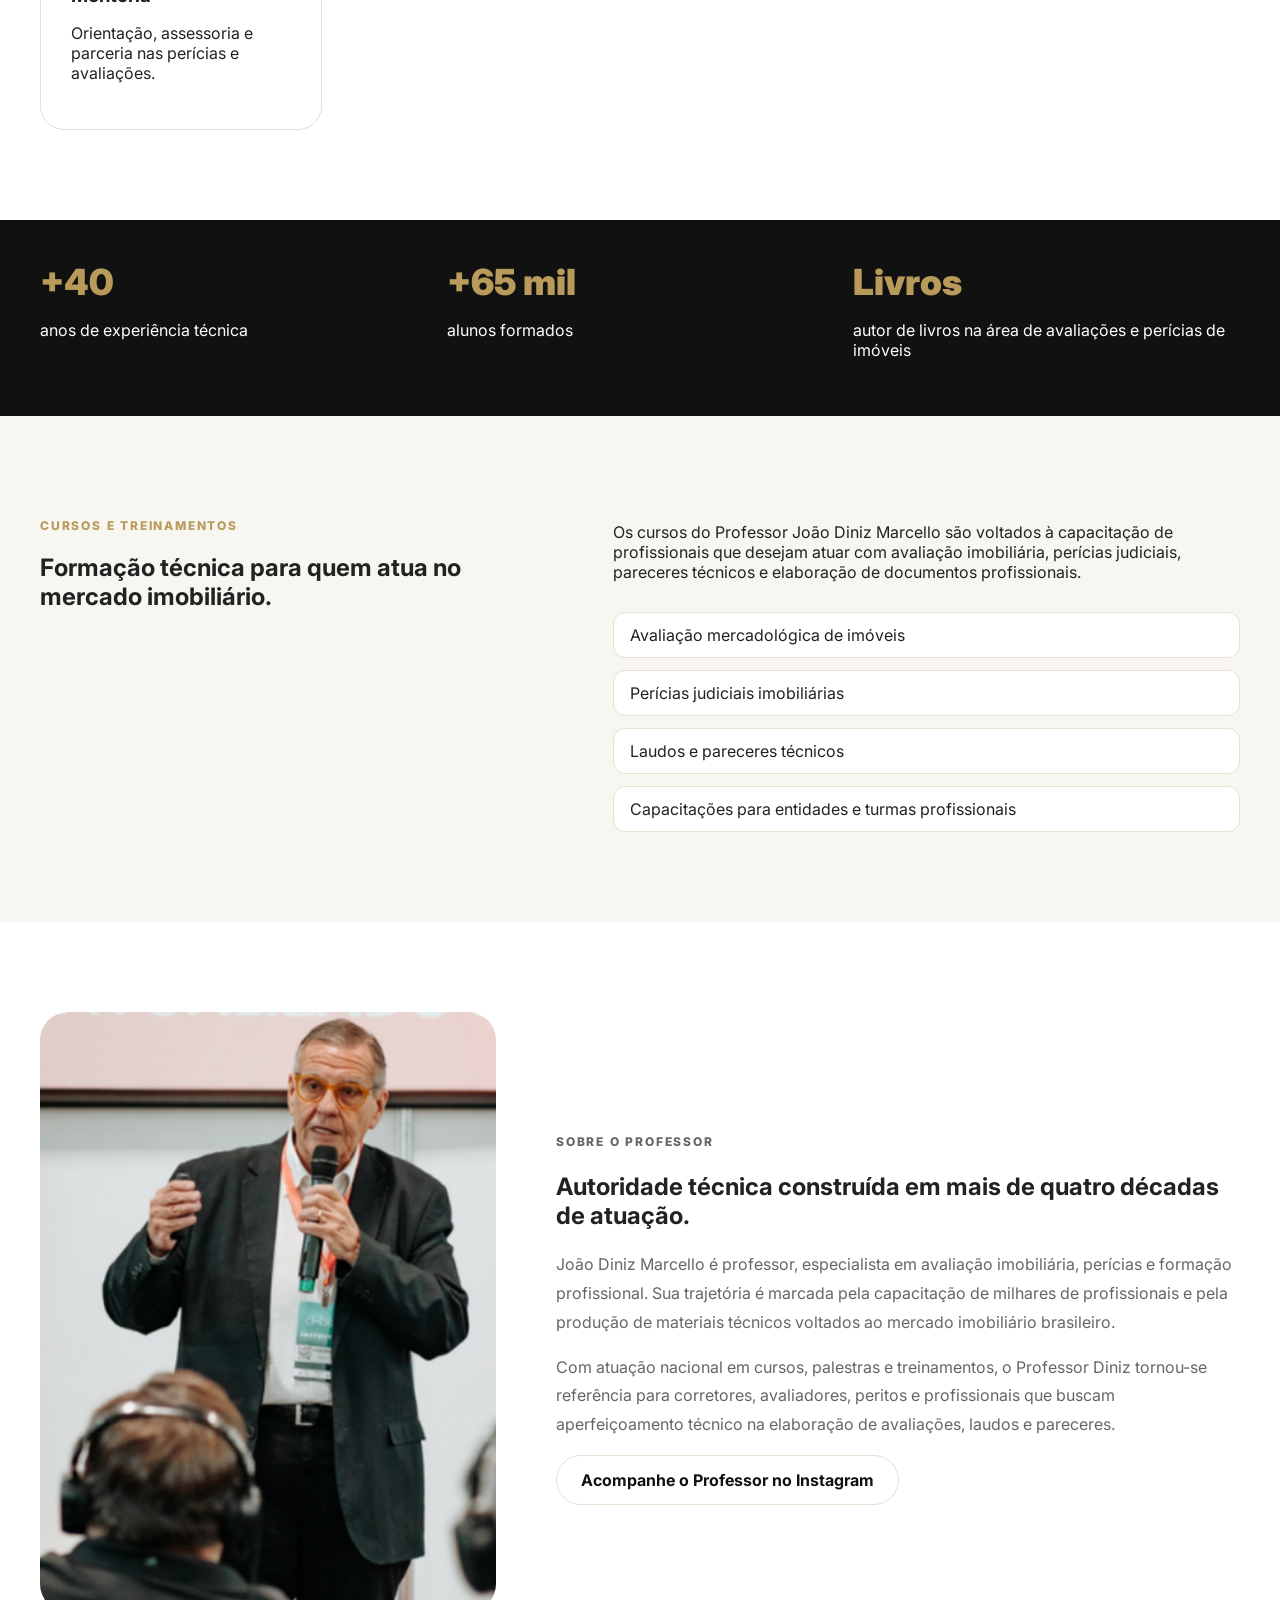
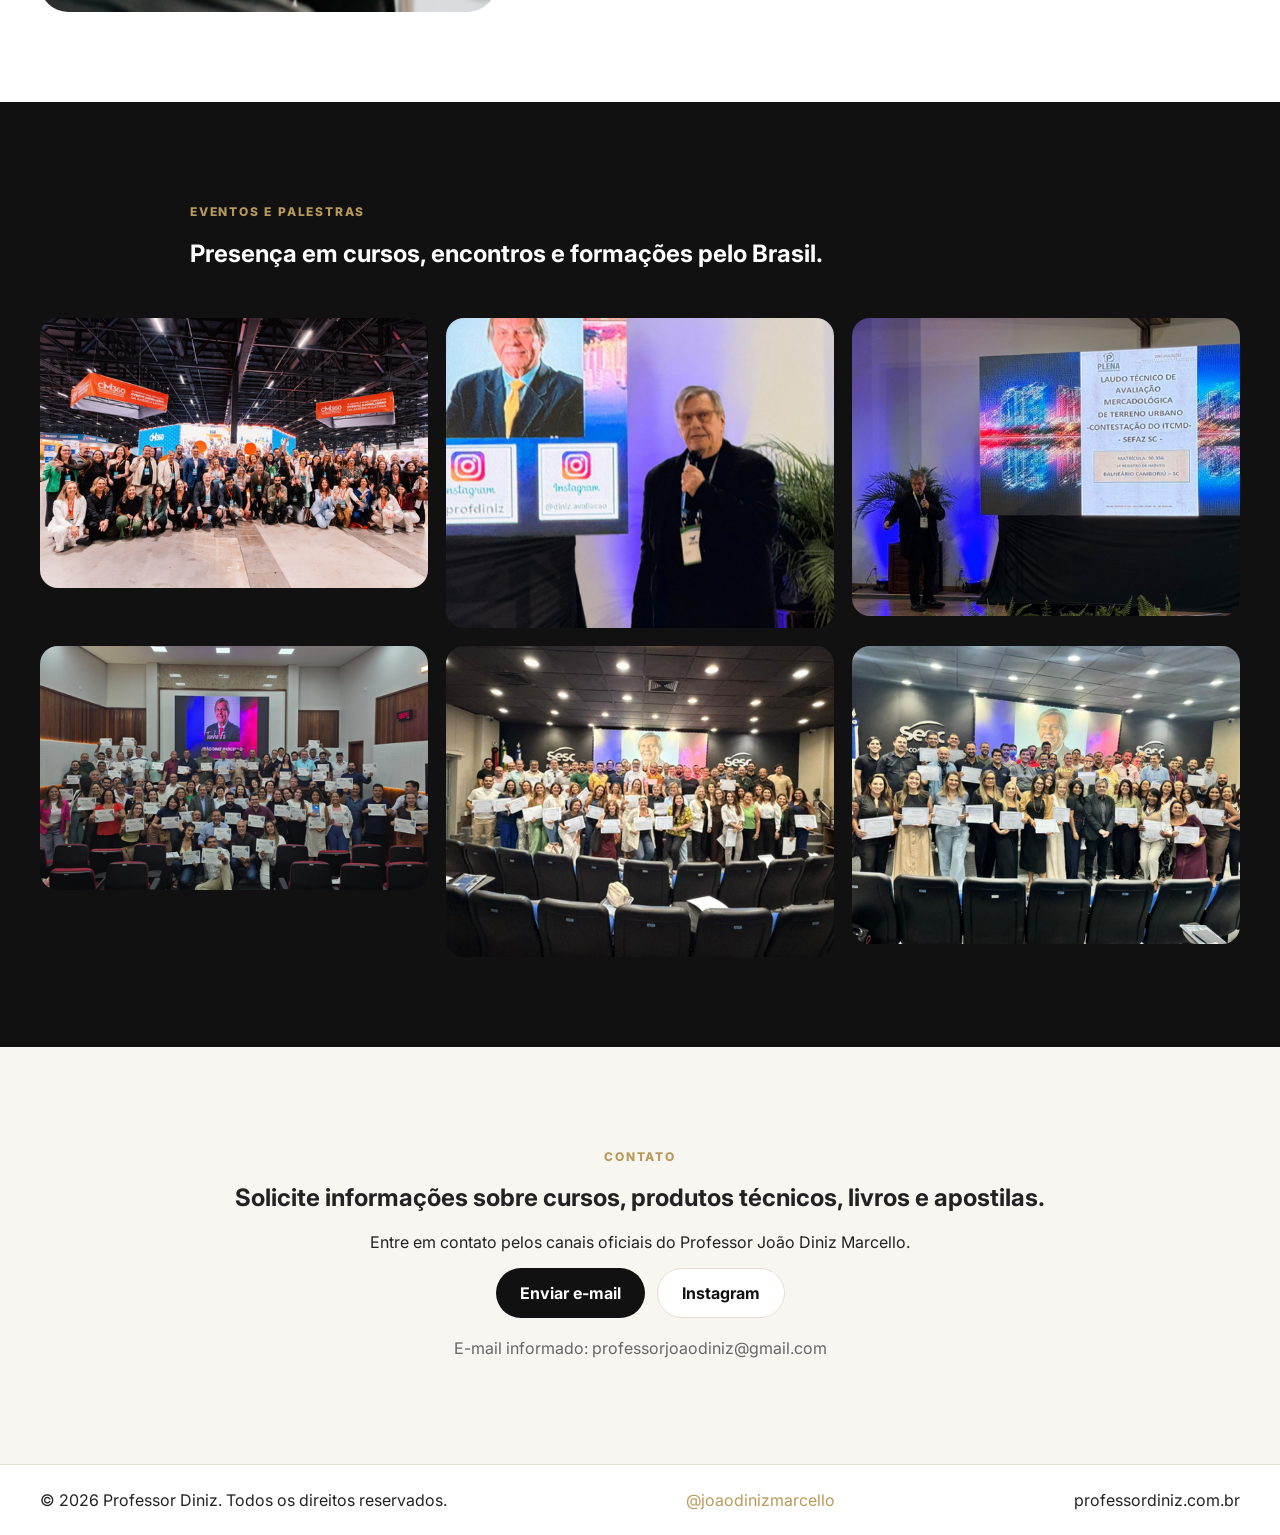
==== commit d42ac302: "Update index.html" ====
--- a/index.html
+++ b/index.html
@@ -116,8 +116,11 @@
 
           <article class="product-card">
             <span class="product-number">03</span>
-            <h3>Apostilas</h3>
-            <p>Materiais de estudo, consulta e aplicação prática para profissionais do mercado imobiliário.</p>
+            <h3>Modelos de Laudo com Orientação em Vídeo</h3>
+
+<p>
+Laudos com orientação detalhada das etapas e das considerações das diversas situações avaliatórias.
+</p>
           </article>
 
           <article class="product-card">
@@ -125,7 +128,17 @@
             <h3>Livros</h3>
             <p>Publicações técnicas na área de avaliações e perícias de imóveis.</p>
           </article>
-
+<article class="product-card featured-product">
+
+  <span class="product-number">05</span>
+
+  <h3>Mentoria</h3>
+
+  <p>
+    Orientação, assessoria e parceria nas perícias e avaliações.
+  </p>
+
+</article>
         </div>
 
       </div>
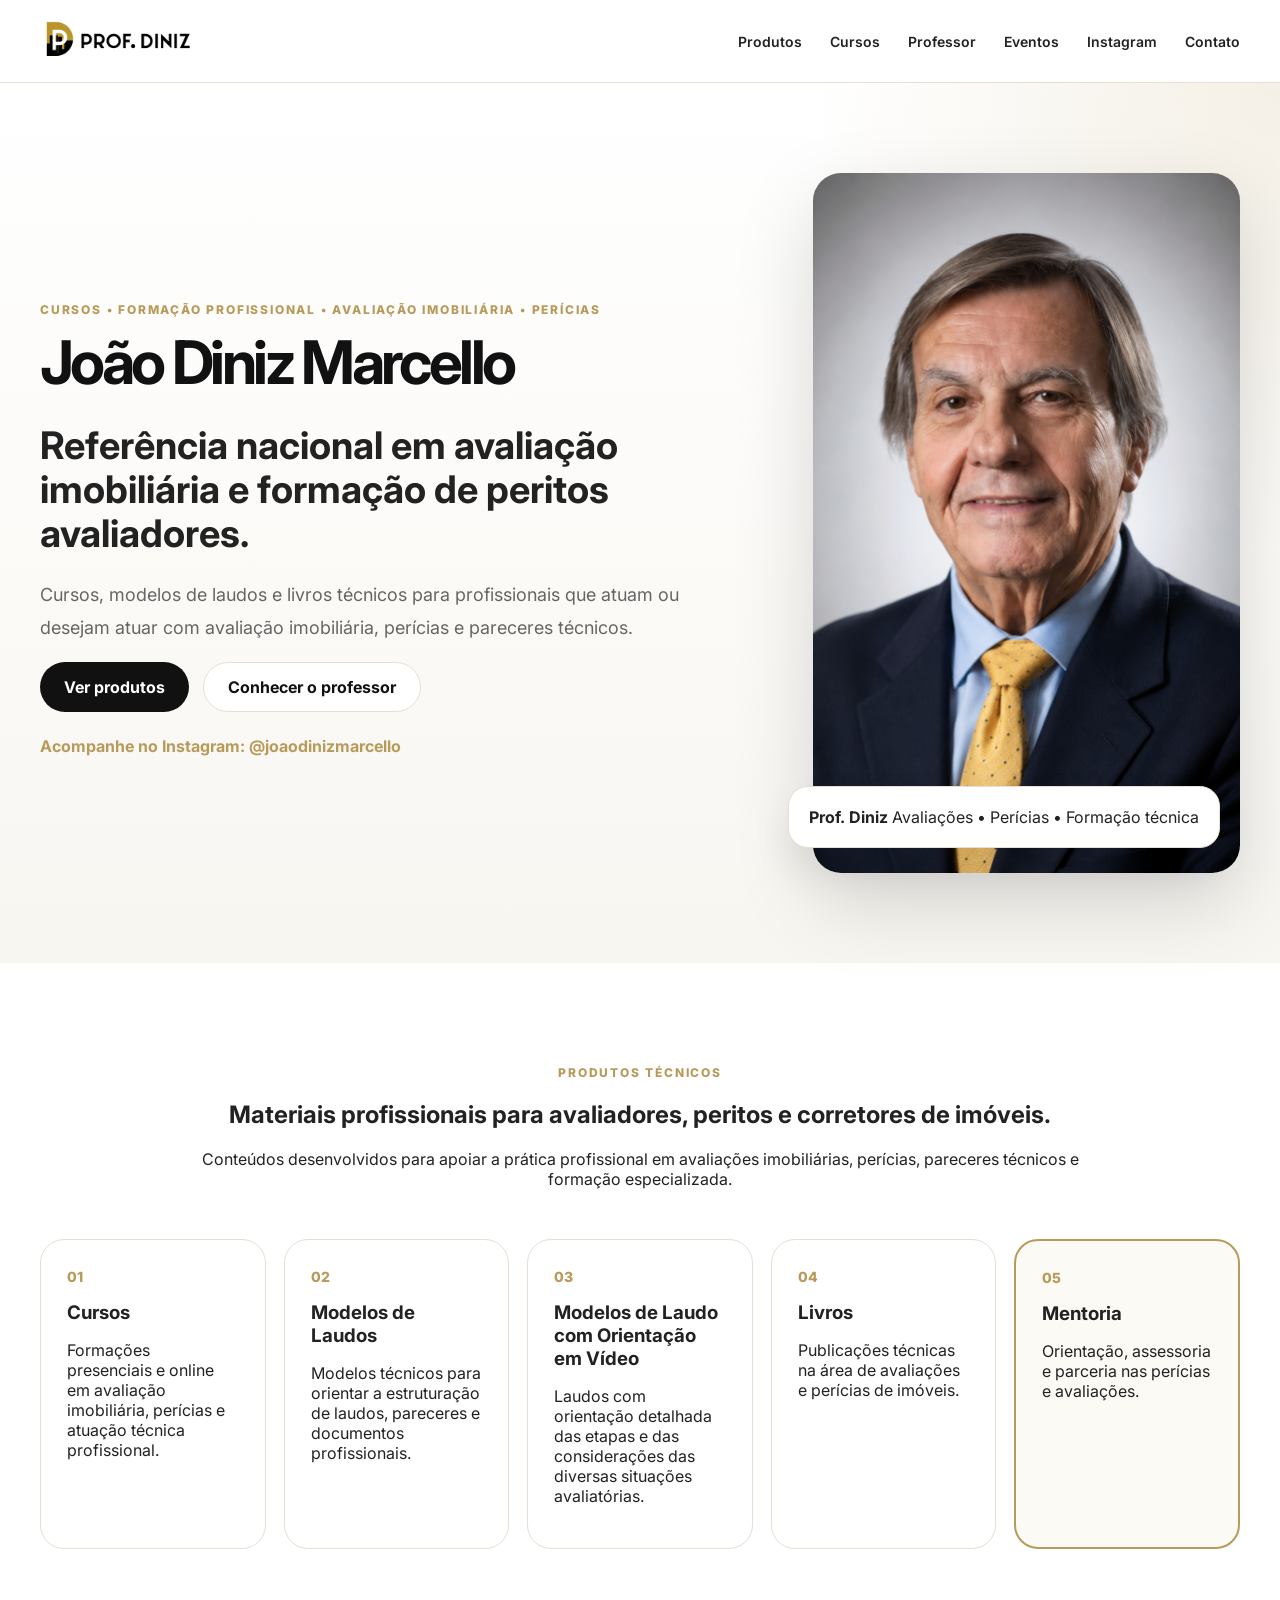
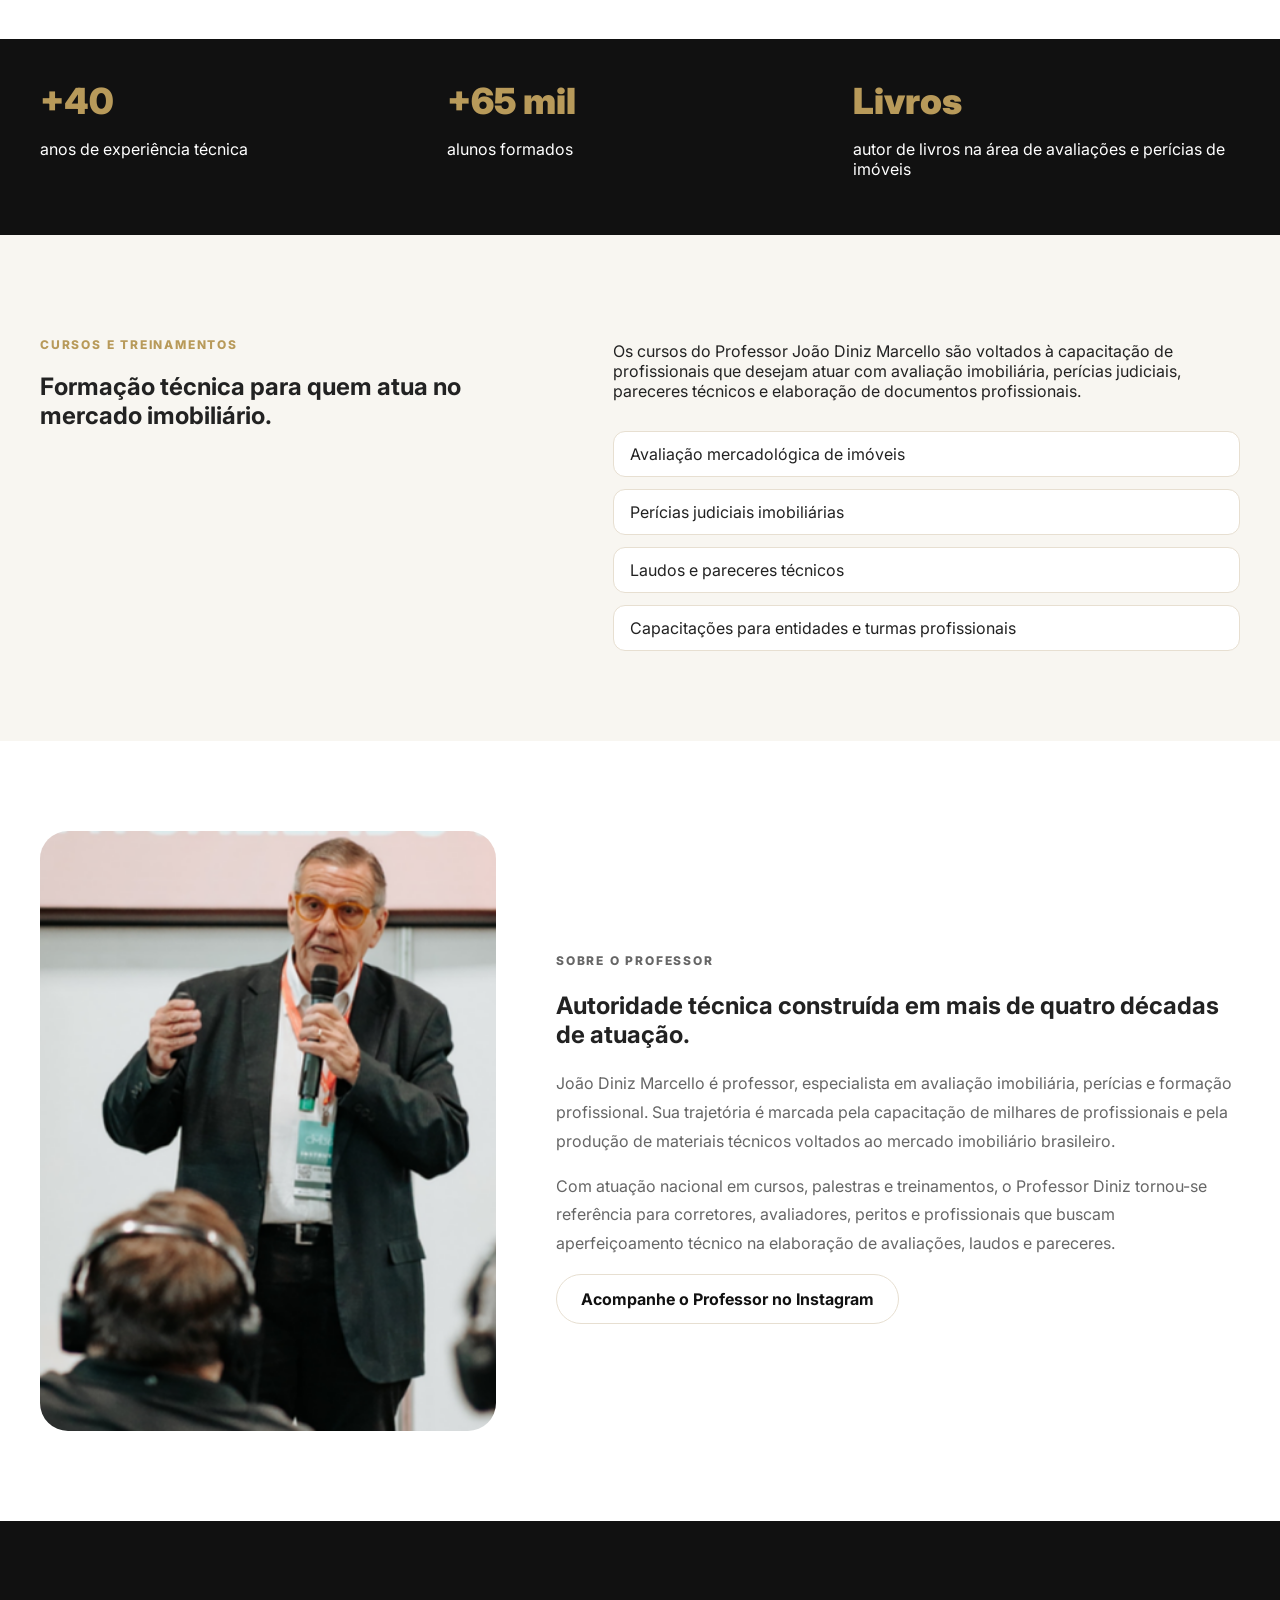
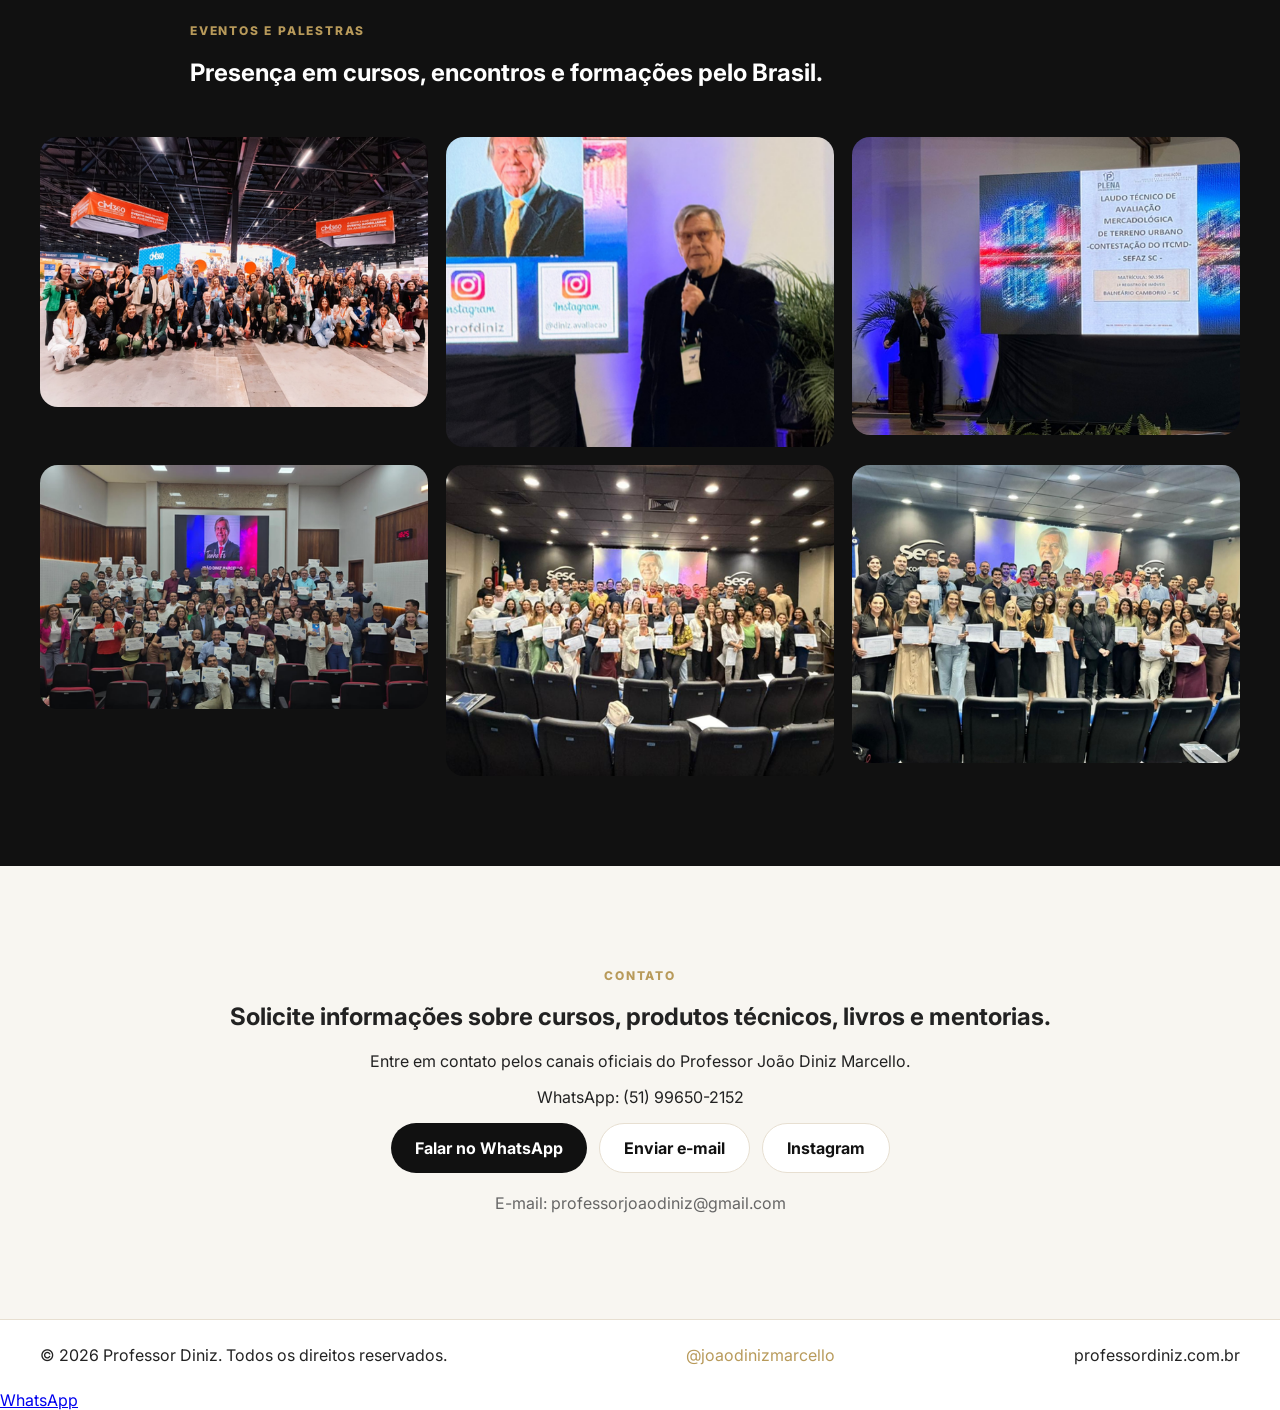
==== commit 8ddd1f1f: "Update index.html" ====
--- a/index.html
+++ b/index.html
@@ -8,7 +8,7 @@
 
   <meta
     name="description"
-    content="Professor João Diniz Marcello — referência nacional em avaliação imobiliária, formação de peritos avaliadores, cursos, modelos de laudos, apostilas e livros técnicos."
+    content="Professor João Diniz Marcello — referência nacional em avaliação imobiliária, formação de peritos avaliadores, cursos, modelos de laudos, livros técnicos e mentoria."
   />
 
   <link rel="preconnect" href="https://fonts.googleapis.com">
@@ -117,10 +117,7 @@
           <article class="product-card">
             <span class="product-number">03</span>
             <h3>Modelos de Laudo com Orientação em Vídeo</h3>
-
-<p>
-Laudos com orientação detalhada das etapas e das considerações das diversas situações avaliatórias.
-</p>
+            <p>Laudos com orientação detalhada das etapas e das considerações das diversas situações avaliatórias.</p>
           </article>
 
           <article class="product-card">
@@ -128,17 +125,13 @@
             <h3>Livros</h3>
             <p>Publicações técnicas na área de avaliações e perícias de imóveis.</p>
           </article>
-<article class="product-card featured-product">
-
-  <span class="product-number">05</span>
-
-  <h3>Mentoria</h3>
-
-  <p>
-    Orientação, assessoria e parceria nas perícias e avaliações.
-  </p>
-
-</article>
+
+          <article class="product-card featured-product">
+            <span class="product-number">05</span>
+            <h3>Mentoria</h3>
+            <p>Orientação, assessoria e parceria nas perícias e avaliações.</p>
+          </article>
+
         </div>
 
       </div>
@@ -240,19 +233,45 @@
 
         <p class="section-label">Contato</p>
 
-        <h2>Solicite informações sobre cursos, produtos técnicos, livros e apostilas.</h2>
+        <h2>Solicite informações sobre cursos, produtos técnicos, livros e mentorias.</h2>
 
         <p>
           Entre em contato pelos canais oficiais do Professor João Diniz Marcello.
         </p>
 
+        <p>
+          WhatsApp: (51) 99650-2152
+        </p>
+
         <div class="contact-actions">
-          <a class="btn primary" href="mailto:professorjoaodiniz@gmail.com">Enviar e-mail</a>
-          <a class="btn secondary" href="https://www.instagram.com/joaodinizmarcello/" target="_blank" rel="noopener">Instagram</a>
+          <a
+            class="btn primary"
+            href="https://wa.me/5551996502152?text=Olá%20Professor%20Diniz.%20Gostaria%20de%20mais%20informações%20sobre%20cursos%20e%20produtos%20técnicos."
+            target="_blank"
+            rel="noopener"
+          >
+            Falar no WhatsApp
+          </a>
+
+          <a
+            class="btn secondary"
+            href="mailto:professorjoaodiniz@gmail.com"
+          >
+            Enviar e-mail
+          </a>
+
+          <a
+            class="btn secondary"
+            href="https://www.instagram.com/joaodinizmarcello/"
+            target="_blank"
+            rel="noopener"
+          >
+            Instagram
+          </a>
         </div>
 
         <p class="email-note">
-          E-mail informado: professorjoaodiniz@gmail.com
+          E-mail: professorjoaodiniz@gmail.com
         </p>
 
       </div>
@@ -272,6 +291,15 @@
     </div>
   </footer>
 
+  <a
+    href="https://wa.me/5551996502152?text=Olá%20Professor%20Diniz.%20Gostaria%20de%20mais%20informações."
+    class="whatsapp-float"
+    target="_blank"
+    rel="noopener"
+  >
+    WhatsApp
+  </a>
+
   <script src="script.js"></script>
 
 </body>
--- a/style.css
+++ b/style.css
@@ -199,15 +199,21 @@
 
 .products-grid{
   display:grid;
-  grid-template-columns:repeat(4,1fr);
-  gap:24px;
+  grid-template-columns:repeat(5,1fr);
+  gap:18px;
 }
 
 .product-card{
   border:1px solid var(--border);
   border-radius:24px;
-  padding:30px;
-  background:#fff;
+  padding:26px;
+  background:#fff;
+  min-height:260px;
+}
+
+.featured-product{
+  border:2px solid var(--gold);
+  background:#fcfaf5;
 }
 
 .product-number{
